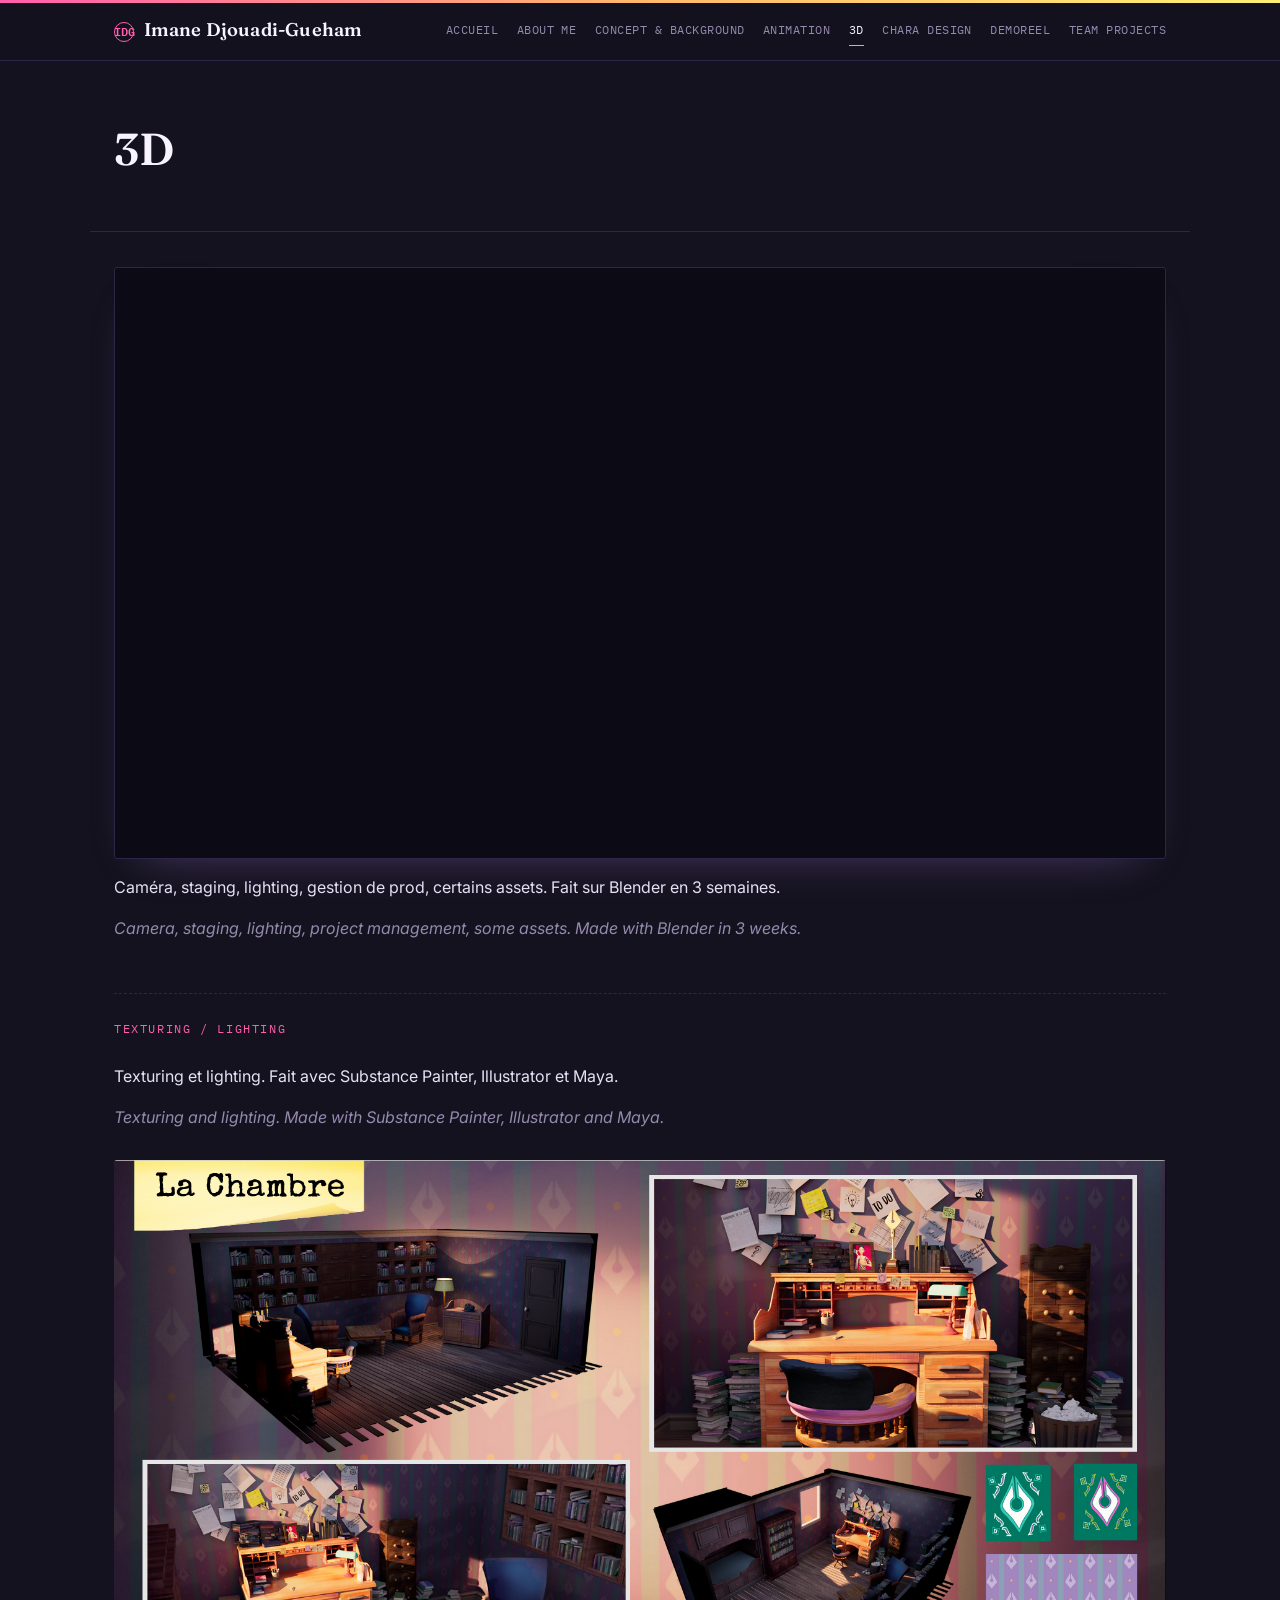
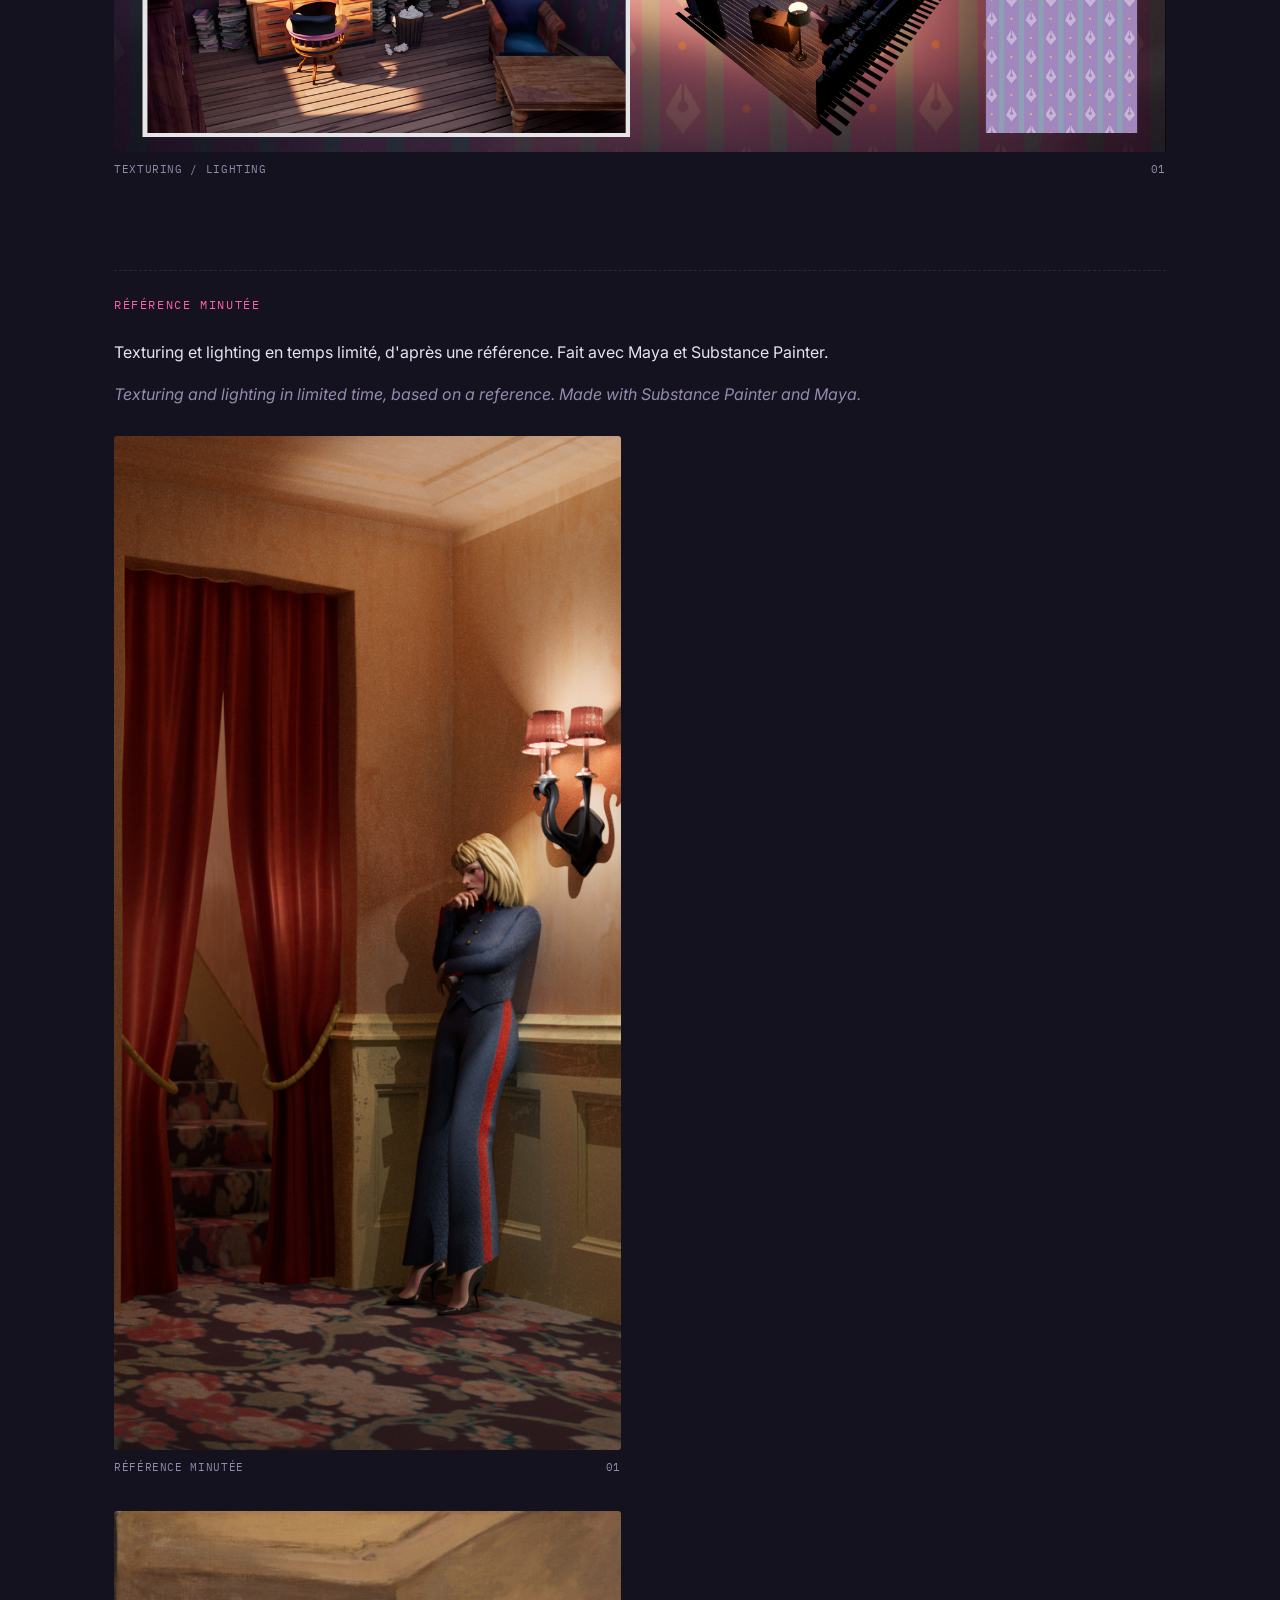
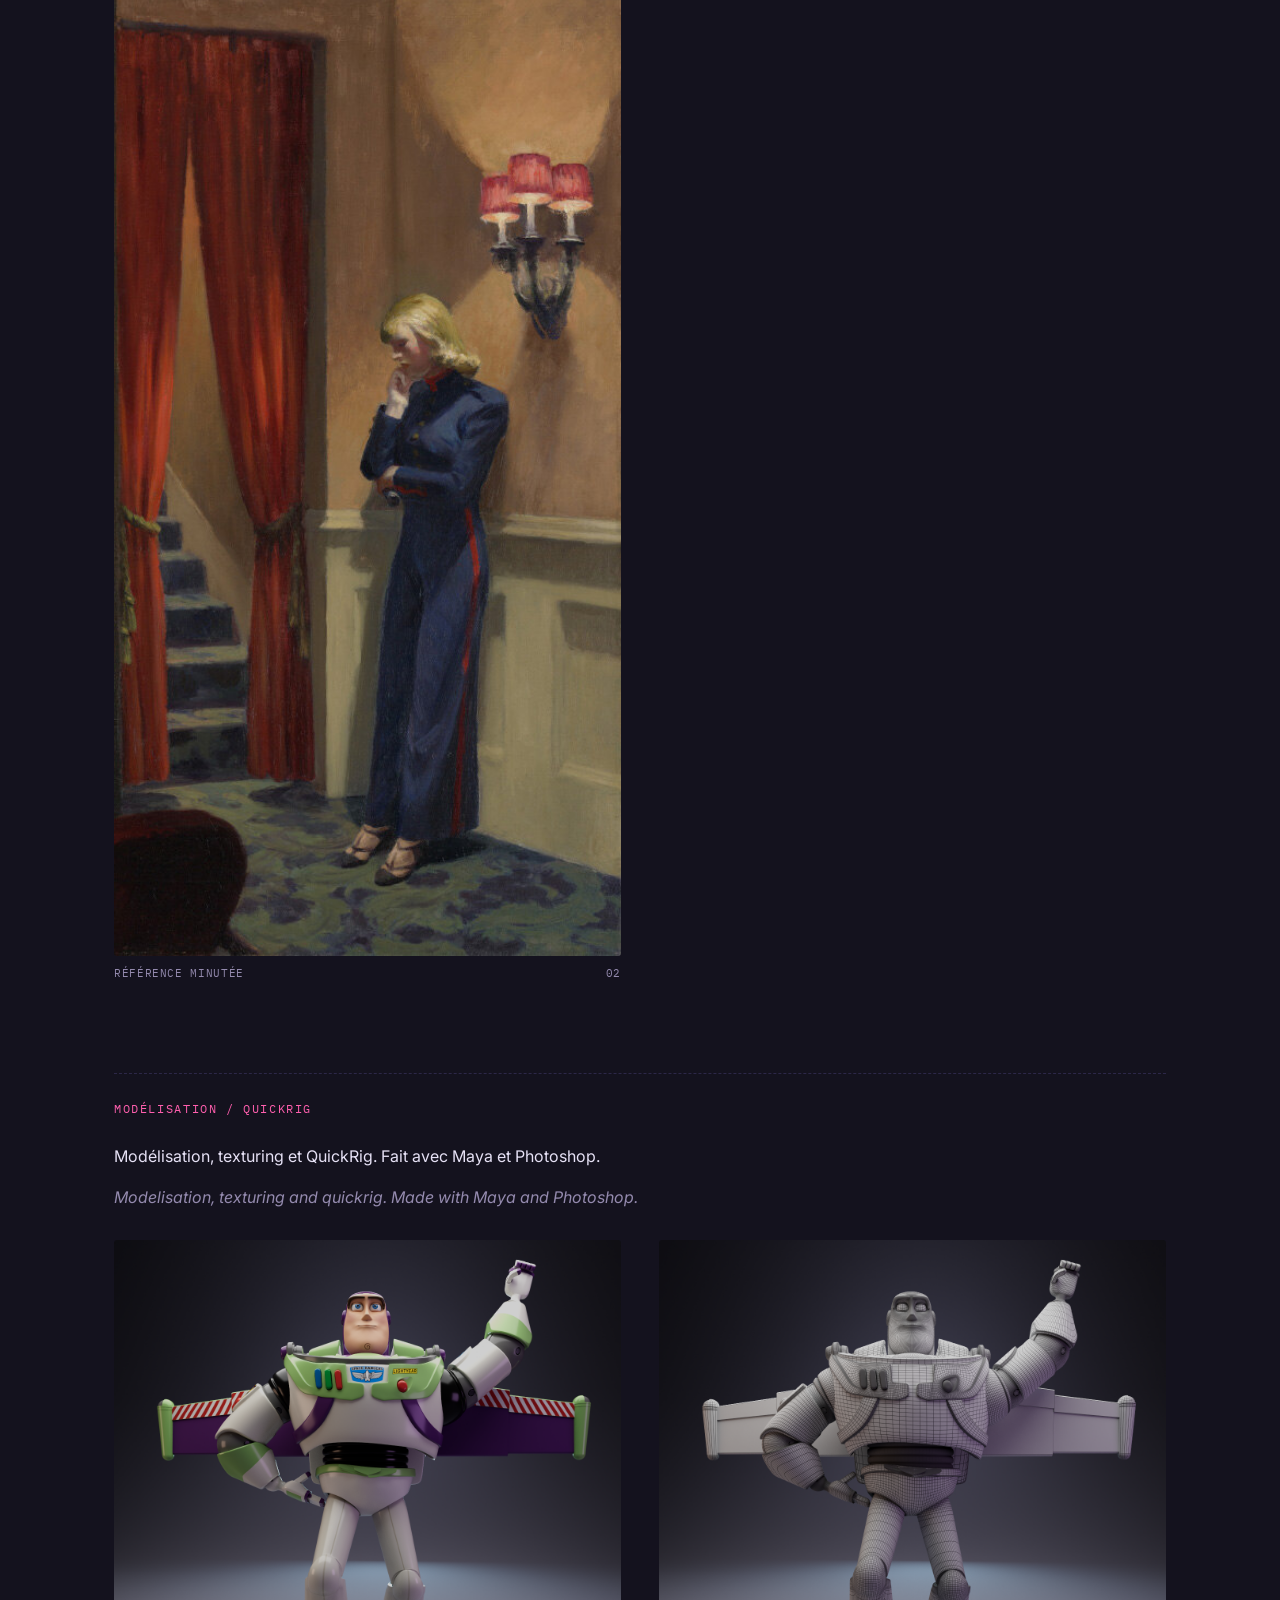
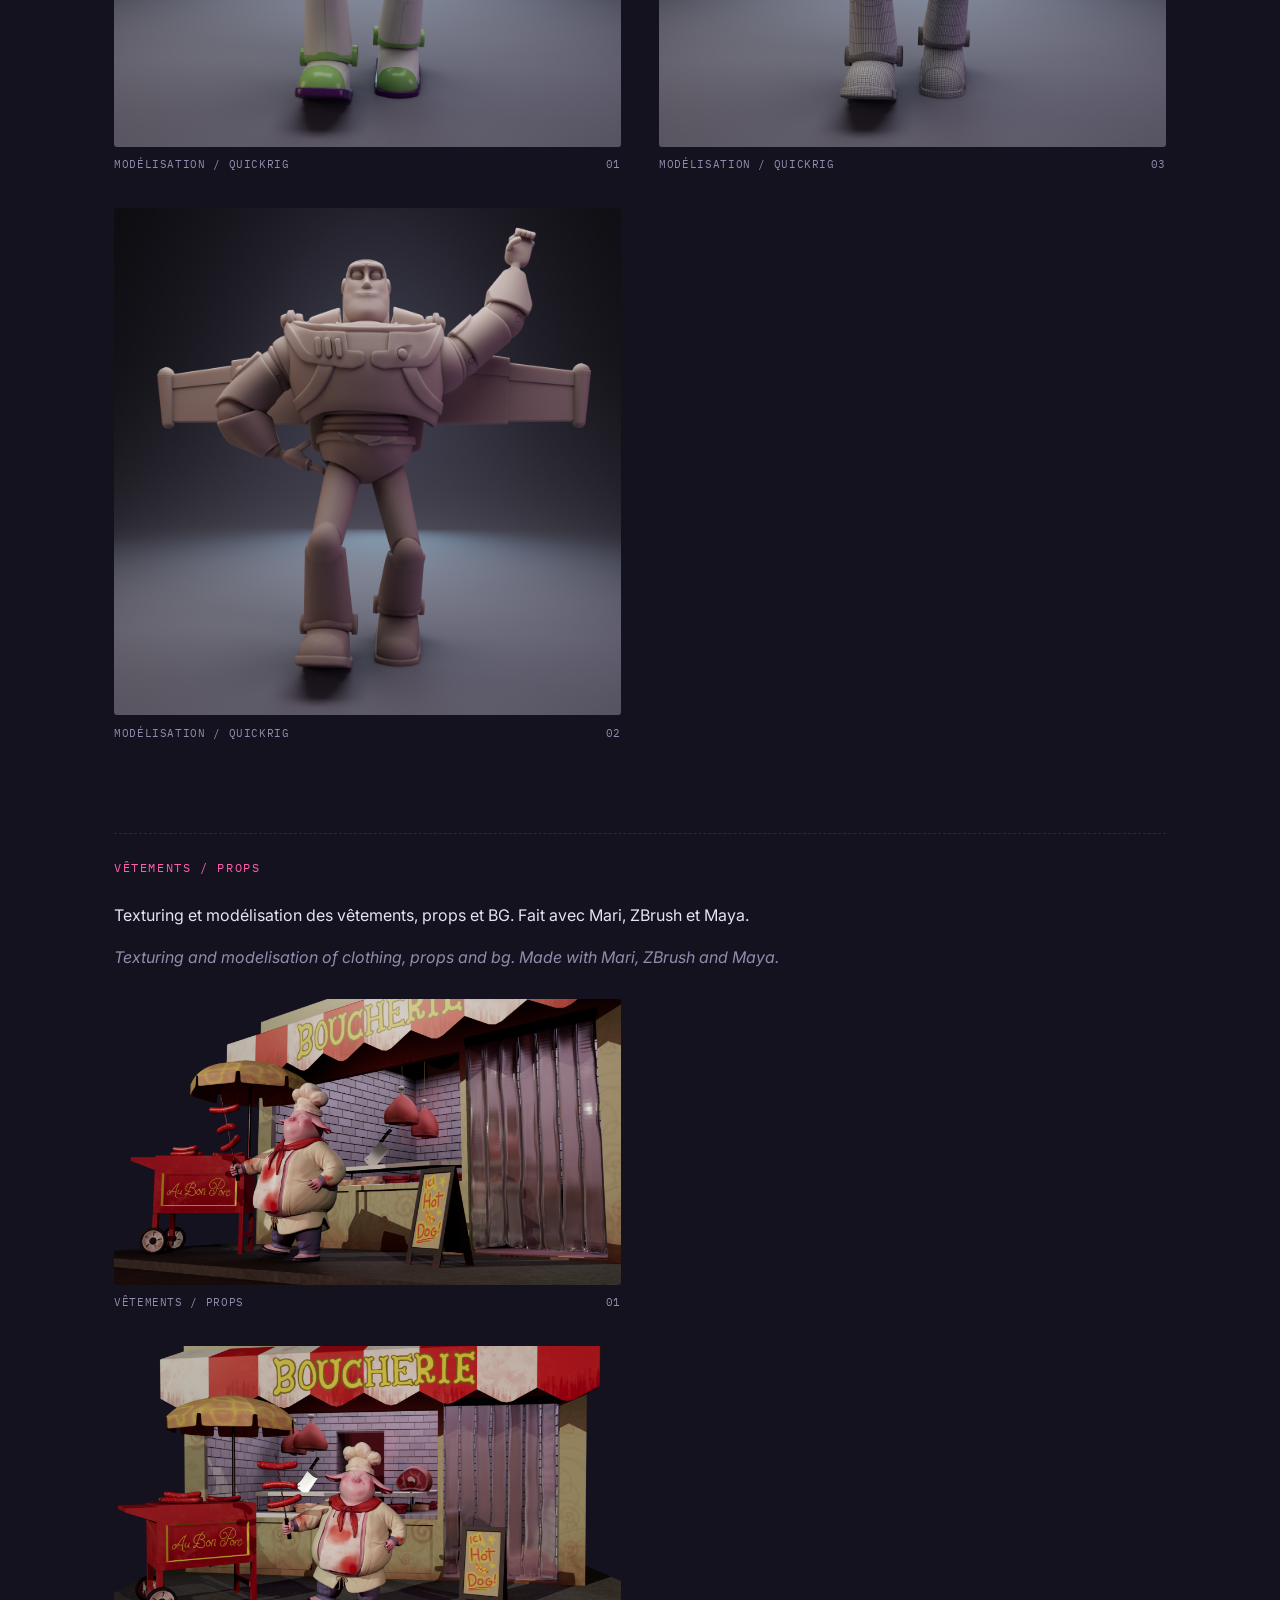
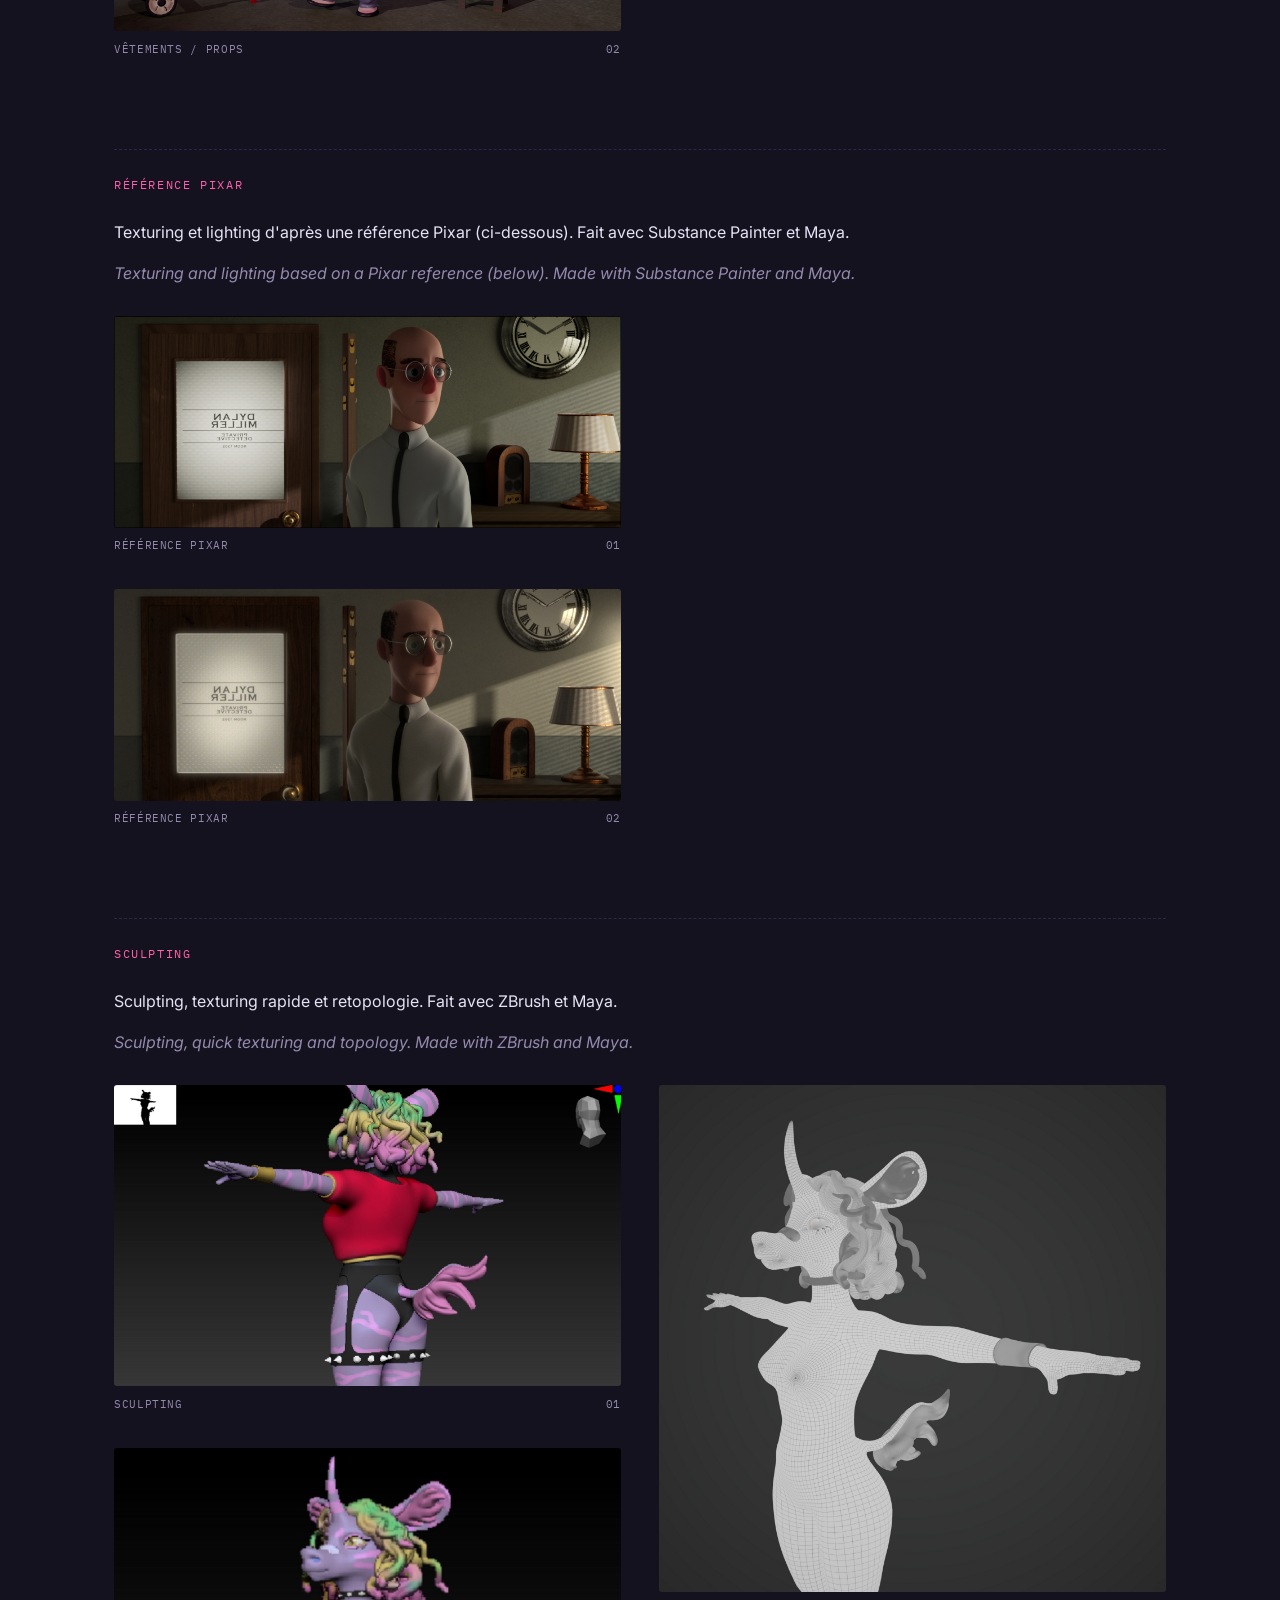
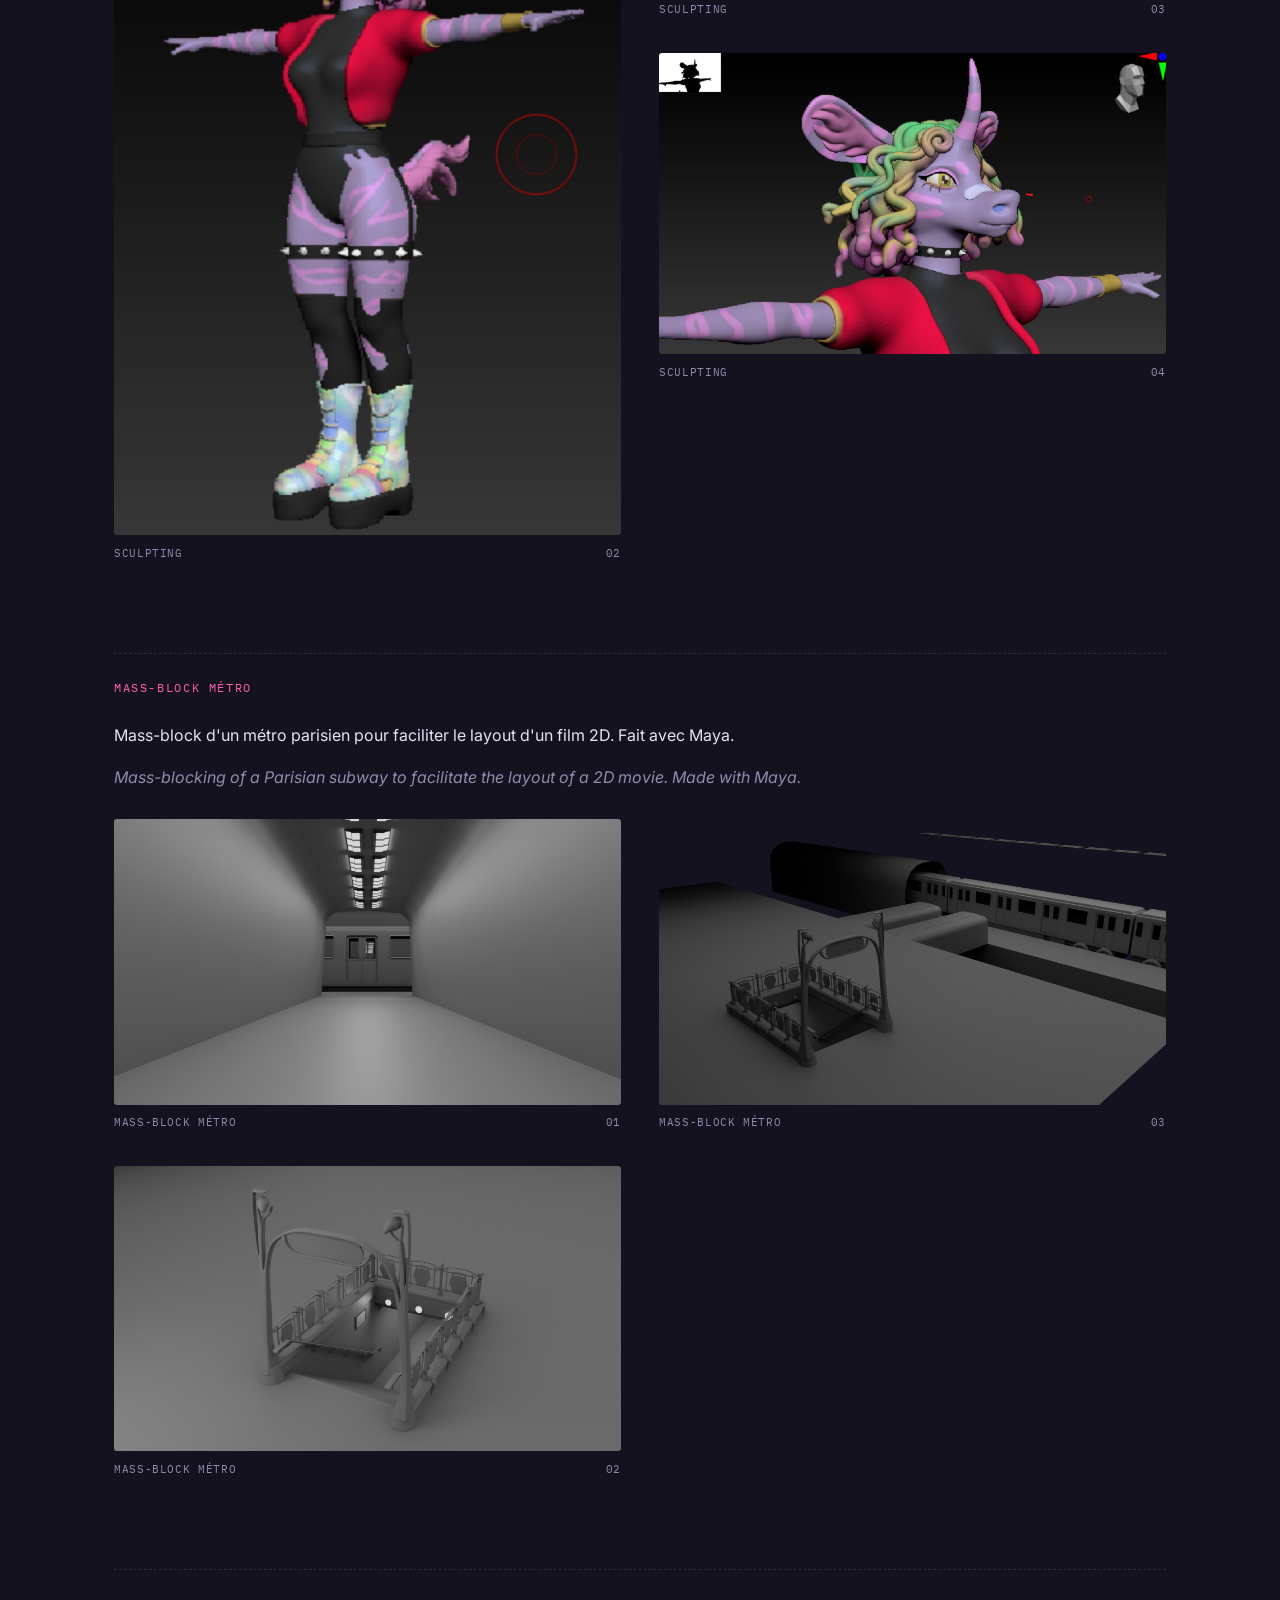
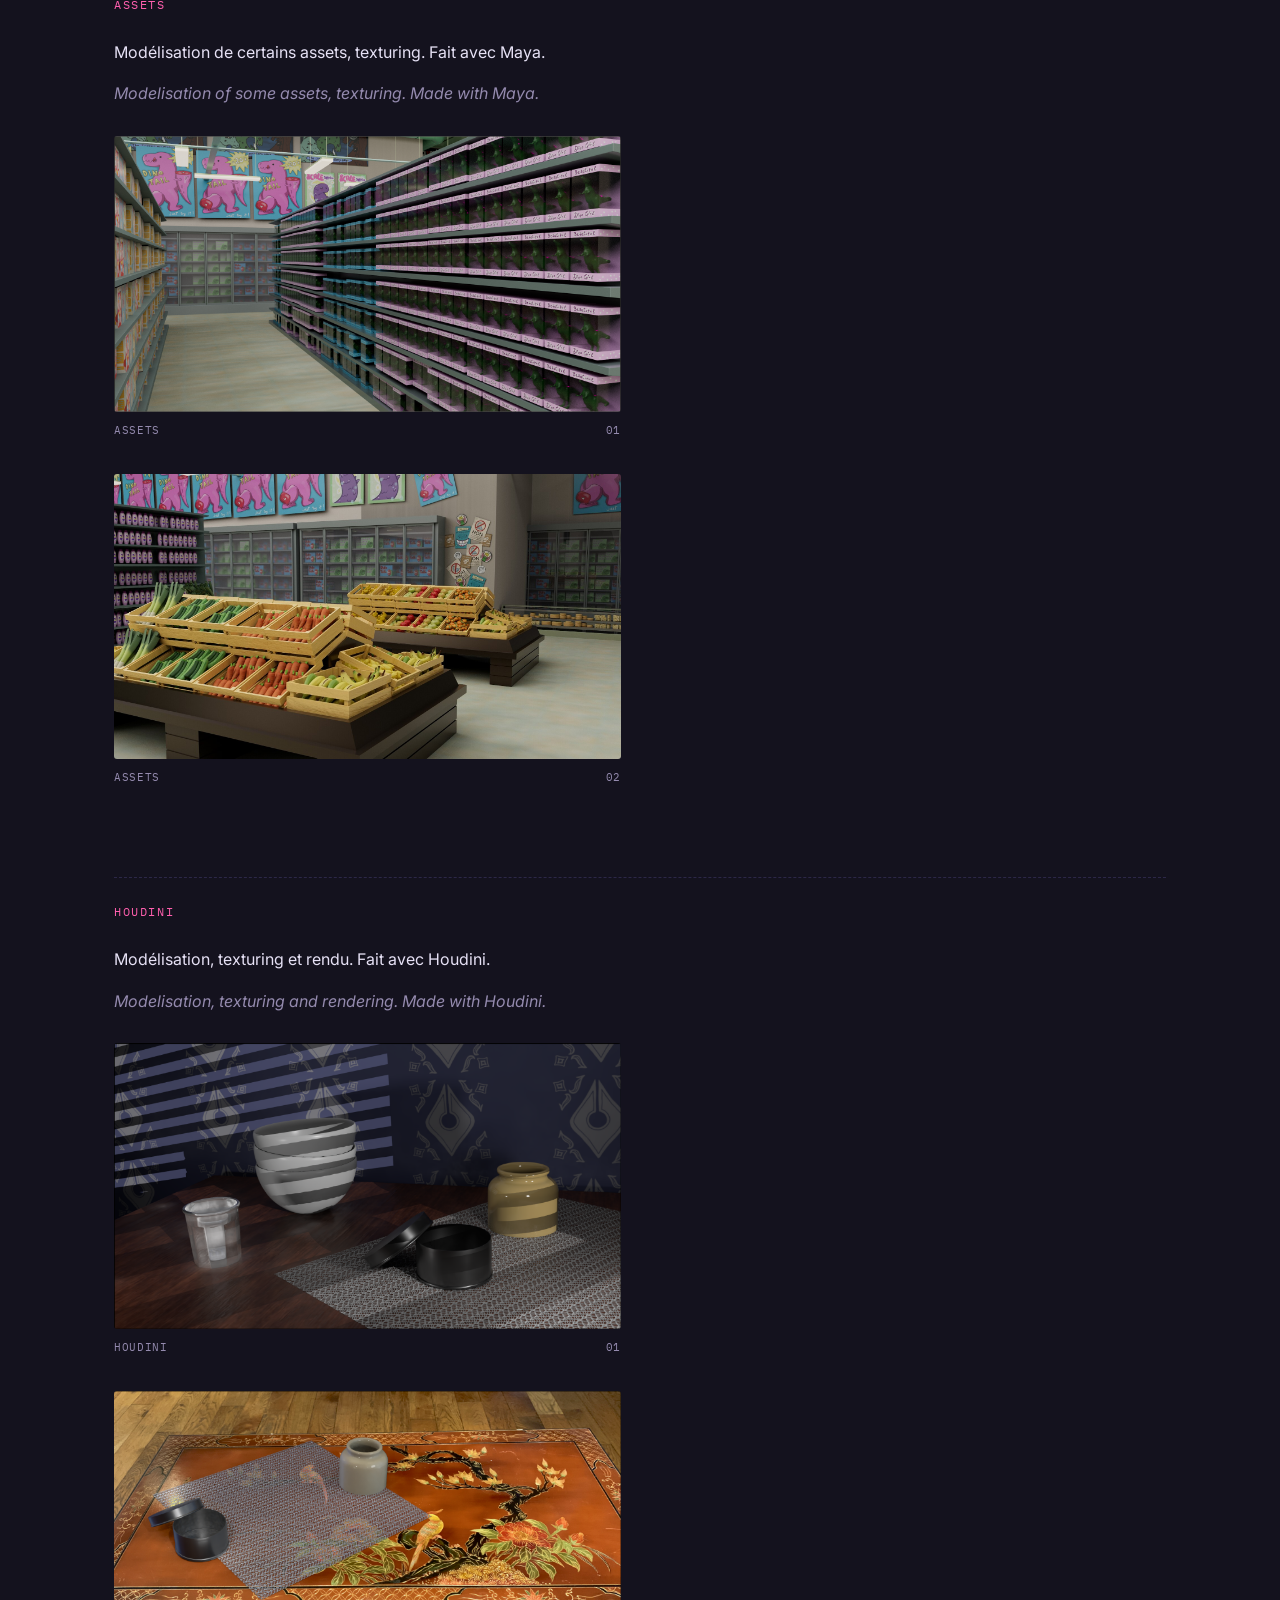
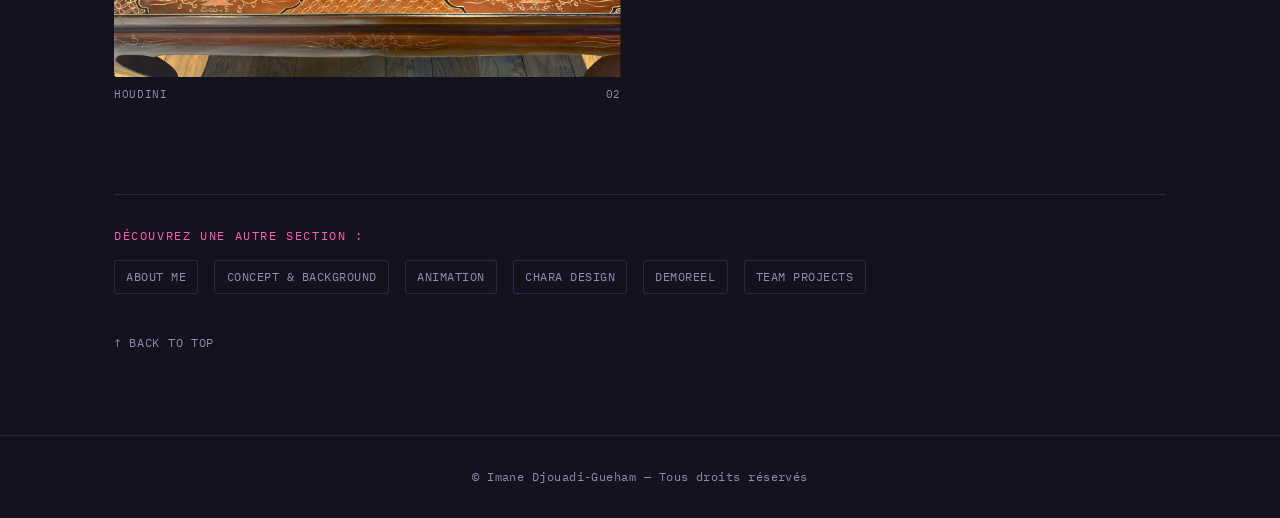
==== 3d.html @ 21fc52e0 "Portfolio d'Imane Djouadi--Gueham" ====
<!DOCTYPE html>

<html lang="fr">
<head>
<meta charset="utf-8"/>
<meta content="width=device-width, initial-scale=1" name="viewport"/>
<title>Imane DJOUADI-GUEHAM — 3D</title>
<meta content="Je suis passionnée par l'animation 2D comme 3D !" name="description"/>
<link href="images/stick_favicon.png" rel="icon"/>
<link href="style.css" rel="stylesheet"/>
</head>
<body>
<a class="skip-link" href="#main">Aller au contenu</a>
<header class="site-header">
<div class="header-inner">
<a class="logo" href="index.html"><span class="logo-mark">IDG</span> Imane Djouadi-Gueham</a>
<button aria-expanded="false" aria-label="Ouvrir le menu" class="nav-toggle">☰</button>
<nav class="main-nav"><a href="index.html">Accueil</a>
<a href="about-me.html">About Me</a>
<a href="concepts-illustrations.html">Concept &amp; Background</a>
<a href="animation.html">Animation</a>
<a href="3d.html">3D</a>
<a href="character-design.html">Chara Design</a>
<a href="demoreel.html">Demoreel</a>
<a href="team-projects.html">Team Projects</a></nav>
</div>
</header>
<div class="page-head"><h1>3D</h1></div>
<main id="main">
<div class="video-block">
<div class="video-frame">
<iframe allow="autoplay; fullscreen" allowfullscreen="" loading="lazy" src="https://www-ccv.adobe.io/v1/player/ccv/9kMMMXejtDd/embed?bgcolor=%23191919&amp;lazyLoading=true&amp;api_key=BehancePro2View" title="Christmas Mouse — projet 3D"></iframe>
</div>
<div class="bilingual video-caption">
<p class="fr">Caméra, staging, lighting, gestion de prod, certains assets. Fait sur Blender en 3 semaines.</p>
<p class="en">Camera, staging, lighting, project management, some assets. Made with Blender in 3 weeks.</p>
</div>
</div>
<div class="group-head"><span class="eyebrow">TEXTURING / LIGHTING</span><div class="bilingual"><p class="fr">Texturing et lighting. Fait avec Substance Painter, Illustrator et Maya.</p><p class="en">Texturing and lighting. Made with Substance Painter, Illustrator and Maya.</p></div></div><div class="reel"><figure class="gallery-item gallery-wide"><button aria-label="Agrandir : Texturing et lighting — Substance Painter, Illustrator, Maya" class="gallery-trigger" type="button"><img alt="Texturing et lighting — Substance Painter, Illustrator, Maya" class="gallery-img" loading="lazy" src="images/3d-texturing-01.png"/></button><figcaption class="gallery-tab"><span>TEXTURING / LIGHTING</span><span>01</span></figcaption></figure></div><div class="group-head"><span class="eyebrow">RÉFÉRENCE MINUTÉE</span><div class="bilingual"><p class="fr">Texturing et lighting en temps limité, d'après une référence. Fait avec Maya et Substance Painter.</p><p class="en">Texturing and lighting in limited time, based on a reference. Made with Substance Painter and Maya.</p></div></div><div class="reel"><figure class="gallery-item"><button aria-label="Agrandir : Référence minutée — 1" class="gallery-trigger" type="button"><img alt="Référence minutée — 1" class="gallery-img" loading="lazy" src="images/3d-timed-ref-01.png"/></button><figcaption class="gallery-tab"><span>RÉFÉRENCE MINUTÉE</span><span>01</span></figcaption></figure><figure class="gallery-item"><button aria-label="Agrandir : Référence minutée — 2" class="gallery-trigger" type="button"><img alt="Référence minutée — 2" class="gallery-img" loading="lazy" src="images/3d-timed-ref-02.png"/></button><figcaption class="gallery-tab"><span>RÉFÉRENCE MINUTÉE</span><span>02</span></figcaption></figure></div><div class="group-head"><span class="eyebrow">MODÉLISATION / QUICKRIG</span><div class="bilingual"><p class="fr">Modélisation, texturing et QuickRig. Fait avec Maya et Photoshop.</p><p class="en">Modelisation, texturing and quickrig. Made with Maya and Photoshop.</p></div></div><div class="reel"><figure class="gallery-item"><button aria-label="Agrandir : QuickRig — 1" class="gallery-trigger" type="button"><img alt="QuickRig — 1" class="gallery-img" loading="lazy" src="images/3d-quickrig-01.png"/></button><figcaption class="gallery-tab"><span>MODÉLISATION / QUICKRIG</span><span>01</span></figcaption></figure><figure class="gallery-item"><button aria-label="Agrandir : QuickRig — 2" class="gallery-trigger" type="button"><img alt="QuickRig — 2" class="gallery-img" loading="lazy" src="images/3d-quickrig-02.png"/></button><figcaption class="gallery-tab"><span>MODÉLISATION / QUICKRIG</span><span>02</span></figcaption></figure><figure class="gallery-item"><button aria-label="Agrandir : QuickRig — 3" class="gallery-trigger" type="button"><img alt="QuickRig — 3" class="gallery-img" loading="lazy" src="images/3d-quickrig-03.png"/></button><figcaption class="gallery-tab"><span>MODÉLISATION / QUICKRIG</span><span>03</span></figcaption></figure></div><div class="group-head"><span class="eyebrow">VÊTEMENTS / PROPS</span><div class="bilingual"><p class="fr">Texturing et modélisation des vêtements, props et BG. Fait avec Mari, ZBrush et Maya.</p><p class="en">Texturing and modelisation of clothing, props and bg. Made with Mari, ZBrush and Maya.</p></div></div><div class="reel"><figure class="gallery-item"><button aria-label="Agrandir : Vêtements / props — 1" class="gallery-trigger" type="button"><img alt="Vêtements / props — 1" class="gallery-img" loading="lazy" src="images/3d-clothing-01.png"/></button><figcaption class="gallery-tab"><span>VÊTEMENTS / PROPS</span><span>01</span></figcaption></figure><figure class="gallery-item"><button aria-label="Agrandir : Vêtements / props — 2" class="gallery-trigger" type="button"><img alt="Vêtements / props — 2" class="gallery-img" loading="lazy" src="images/3d-clothing-02.png"/></button><figcaption class="gallery-tab"><span>VÊTEMENTS / PROPS</span><span>02</span></figcaption></figure></div><div class="group-head"><span class="eyebrow">RÉFÉRENCE PIXAR</span><div class="bilingual"><p class="fr">Texturing et lighting d'après une référence Pixar (ci-dessous). Fait avec Substance Painter et Maya.</p><p class="en">Texturing and lighting based on a Pixar reference (below). Made with Substance Painter and Maya.</p></div></div><div class="reel"><figure class="gallery-item"><button aria-label="Agrandir : Référence Pixar — 1" class="gallery-trigger" type="button"><img alt="Référence Pixar — 1" class="gallery-img" loading="lazy" src="images/3d-pixar-ref-01.PNG"/></button><figcaption class="gallery-tab"><span>RÉFÉRENCE PIXAR</span><span>01</span></figcaption></figure><figure class="gallery-item"><button aria-label="Agrandir : Référence Pixar originale (source)" class="gallery-trigger" type="button"><img alt="Référence Pixar originale (source)" class="gallery-img" loading="lazy" src="images/3d-pixar-ref-02.jpeg"/></button><figcaption class="gallery-tab"><span>RÉFÉRENCE PIXAR</span><span>02</span></figcaption></figure></div><div class="group-head"><span class="eyebrow">SCULPTING</span><div class="bilingual"><p class="fr">Sculpting, texturing rapide et retopologie. Fait avec ZBrush et Maya.</p><p class="en">Sculpting, quick texturing and topology. Made with ZBrush and Maya.</p></div></div><div class="reel"><figure class="gallery-item"><button aria-label="Agrandir : Sculpting — 1" class="gallery-trigger" type="button"><img alt="Sculpting — 1" class="gallery-img" loading="lazy" src="images/3d-sculpt-01.jpeg"/></button><figcaption class="gallery-tab"><span>SCULPTING</span><span>01</span></figcaption></figure><figure class="gallery-item"><button aria-label="Agrandir : Sculpting — 2" class="gallery-trigger" type="button"><img alt="Sculpting — 2" class="gallery-img" loading="lazy" src="images/3d-sculpt-02.jpeg"/></button><figcaption class="gallery-tab"><span>SCULPTING</span><span>02</span></figcaption></figure><figure class="gallery-item"><button aria-label="Agrandir : Sculpting — 3" class="gallery-trigger" type="button"><img alt="Sculpting — 3" class="gallery-img" loading="lazy" src="images/3d-sculpt-03.png"/></button><figcaption class="gallery-tab"><span>SCULPTING</span><span>03</span></figcaption></figure><figure class="gallery-item"><button aria-label="Agrandir : Sculpting — 4" class="gallery-trigger" type="button"><img alt="Sculpting — 4" class="gallery-img" loading="lazy" src="images/3d-sculpt-04.jpeg"/></button><figcaption class="gallery-tab"><span>SCULPTING</span><span>04</span></figcaption></figure></div><div class="group-head"><span class="eyebrow">MASS-BLOCK MÉTRO</span><div class="bilingual"><p class="fr">Mass-block d'un métro parisien pour faciliter le layout d'un film 2D. Fait avec Maya.</p><p class="en">Mass-blocking of a Parisian subway to facilitate the layout of a 2D movie. Made with Maya.</p></div></div><div class="reel"><figure class="gallery-item"><button aria-label="Agrandir : Mass-block métro parisien — 1" class="gallery-trigger" type="button"><img alt="Mass-block métro parisien — 1" class="gallery-img" loading="lazy" src="images/3d-metro-01.png"/></button><figcaption class="gallery-tab"><span>MASS-BLOCK MÉTRO</span><span>01</span></figcaption></figure><figure class="gallery-item"><button aria-label="Agrandir : Mass-block métro parisien — 2" class="gallery-trigger" type="button"><img alt="Mass-block métro parisien — 2" class="gallery-img" loading="lazy" src="images/3d-metro-02.png"/></button><figcaption class="gallery-tab"><span>MASS-BLOCK MÉTRO</span><span>02</span></figcaption></figure><figure class="gallery-item"><button aria-label="Agrandir : Mass-block métro parisien — 3" class="gallery-trigger" type="button"><img alt="Mass-block métro parisien — 3" class="gallery-img" loading="lazy" src="images/3d-metro-03.png"/></button><figcaption class="gallery-tab"><span>MASS-BLOCK MÉTRO</span><span>03</span></figcaption></figure></div><div class="group-head"><span class="eyebrow">ASSETS</span><div class="bilingual"><p class="fr">Modélisation de certains assets, texturing. Fait avec Maya.</p><p class="en">Modelisation of some assets, texturing. Made with Maya.</p></div></div><div class="reel"><figure class="gallery-item"><button aria-label="Agrandir : Modélisation d'assets, texturing" class="gallery-trigger" type="button"><img alt="Modélisation d'assets, texturing" class="gallery-img" loading="lazy" src="images/3d-assets-01.png"/></button><figcaption class="gallery-tab"><span>ASSETS</span><span>01</span></figcaption></figure><figure class="gallery-item"><button aria-label="Agrandir : Assets — 2" class="gallery-trigger" type="button"><img alt="Assets — 2" class="gallery-img" loading="lazy" src="images/3d-metro-04.jpg"/></button><figcaption class="gallery-tab"><span>ASSETS</span><span>02</span></figcaption></figure></div><div class="group-head"><span class="eyebrow">HOUDINI</span><div class="bilingual"><p class="fr">Modélisation, texturing et rendu. Fait avec Houdini.</p><p class="en">Modelisation, texturing and rendering. Made with Houdini.</p></div></div><div class="reel"><figure class="gallery-item"><button aria-label="Agrandir : Houdini — 1" class="gallery-trigger" type="button"><img alt="Houdini — 1" class="gallery-img" loading="lazy" src="images/3d-houdini-01.PNG"/></button><figcaption class="gallery-tab"><span>HOUDINI</span><span>01</span></figcaption></figure><figure class="gallery-item"><button aria-label="Agrandir : Houdini — 2" class="gallery-trigger" type="button"><img alt="Houdini — 2" class="gallery-img" loading="lazy" src="images/3d-houdini-03.PNG"/></button><figcaption class="gallery-tab"><span>HOUDINI</span><span>02</span></figcaption></figure></div>
<div class="discover">
<span class="eyebrow">Découvrez une autre section :</span>
<div class="discover-links"><a href="about-me.html">About Me</a><a href="concepts-illustrations.html">Concept &amp; Background</a><a href="animation.html">Animation</a><a href="character-design.html">Chara Design</a><a href="demoreel.html">Demoreel</a><a href="team-projects.html">Team Projects</a></div>
<a class="back-top" href="#">↑ Back to Top</a>
</div>
</main>
<footer class="site-footer">© Imane Djouadi-Gueham — Tous droits réservés</footer>
<script src="script.js"></script>
</body>
</html>
---- style.css ----
/* ===========================================================
   Imane DJOUADI-GUEHAM — Portfolio
   Design concept: la table lumineuse d'un studio d'animation,
   la nuit — cellulos qui brillent dans le noir, onglets de
   planche façon feuille d'exposition, perforations de cel.
   Touches emo/scene/sparkledog en accent : dégradés arc-en-ciel
   au survol, petites étoiles scintillantes — sobre par défaut,
   ludique à l'interaction.
   =========================================================== */

@import url('https://fonts.googleapis.com/css2?family=Fraunces:opsz,wght@9..144,400;9..144,500;9..144,600;9..144,700&family=Inter:wght@400;500;600&family=IBM+Plex+Mono:wght@400;500&display=swap');

:root{
  --bg: #14121e;
  --bg-alt: #1b1830;
  --paper: #f2eefc;
  --paper-dim: #e5daf7;
  --ink: #231d3a;
  --heading: #f7f3ff;
  --text: #e6e1f5;
  --text-dim: #948aae;
  --accent: #ff5fae;      /* rose scene */
  --accent-2: #63d4ff;    /* bleu électrique */
  --accent-3: #b98bff;    /* violet */
  --rule: #2c2748;
  --hole: #3d3560;
  --radius: 3px;
  --maxw: 1100px;
  --rainbow: linear-gradient(90deg, #ff5fae, #ffb86b, #fff176, #7cffc4, #63d4ff, #b98bff, #ff5fae);
}

*{ box-sizing:border-box; }
html{ scroll-behavior:smooth; }

body{
  margin:0;
  background:
    radial-gradient(ellipse 900px 500px at 50% -10%, rgba(185,139,255,0.10), transparent 60%),
    var(--bg);
  color:var(--text);
  font-family:'Inter', sans-serif;
  font-size:16px;
  line-height:1.6;
  -webkit-font-smoothing:antialiased;
}

a{ color:inherit; text-decoration:none; }
img{ max-width:100%; display:block; }

@keyframes rainbow-slide{
  0%{ background-position:0% 50%; }
  100%{ background-position:200% 50%; }
}
@keyframes twinkle{
  0%,100%{ transform:scale(0.82); opacity:0.75; }
  50%{ transform:scale(1.15); opacity:1; }
}

.eyebrow{
  font-family:'IBM Plex Mono', monospace;
  font-size:0.72rem;
  letter-spacing:0.14em;
  text-transform:uppercase;
  color:var(--accent);
}

h1,h2,h3{
  font-family:'Fraunces', serif;
  font-weight:600;
  letter-spacing:-0.01em;
  margin:0 0 0.5em;
}

/* ---------- Skip link ---------- */
.skip-link{
  position:absolute; left:-999px; top:0;
  background:var(--accent); color:#fff; padding:0.6em 1em;
  z-index:200; font-family:'IBM Plex Mono',monospace; font-size:0.85rem;
}
.skip-link:focus{ left:1rem; top:1rem; }

/* ---------- Header / nav ---------- */
.site-header{
  position:sticky; top:0; z-index:100;
  background:rgba(20,18,30,0.88);
  backdrop-filter:blur(8px);
  border-bottom:1px solid var(--rule);
}
.site-header::before{
  content:"";
  position:absolute; top:0; left:0; right:0; height:3px;
  background:var(--rainbow); background-size:300% 100%;
  animation:rainbow-slide 7s linear infinite;
}
.header-inner{
  max-width:var(--maxw); margin:0 auto;
  display:flex; align-items:center; justify-content:space-between;
  padding:0.9rem 1.5rem;
  gap:1rem;
}
.logo{
  font-family:'Fraunces', serif;
  font-weight:600;
  font-size:1.15rem;
  letter-spacing:0.01em;
  color:var(--heading);
  display:flex; align-items:baseline; gap:0.5em;
  white-space:nowrap;
}
.logo .logo-mark{
  position:relative;
  color:var(--accent);
  font-family:'IBM Plex Mono', monospace;
  font-size:0.75rem;
  border:1px solid var(--accent);
  border-radius:50%;
  width:1.7em; height:1.7em;
  display:inline-flex; align-items:center; justify-content:center;
  letter-spacing:0;
}
.logo .logo-mark::after{
  content:"✧"; position:absolute; top:-0.65em; right:-0.65em; font-size:0.8em;
  background:var(--rainbow); background-size:300% 100%;
  -webkit-background-clip:text; background-clip:text; color:transparent;
  animation:rainbow-slide 2.6s linear infinite, twinkle 1.5s ease-in-out infinite;
  opacity:0; transition:opacity .25s ease;
  pointer-events:none;
}
.logo:hover .logo-mark::after{ opacity:1; }

nav.main-nav{
  display:flex; flex-wrap:wrap; gap:0.3rem 1.15rem;
  font-family:'IBM Plex Mono', monospace;
  font-size:0.76rem;
  letter-spacing:0.04em;
  text-transform:uppercase;
}
nav.main-nav a{
  position:relative;
  color:var(--text-dim);
  padding:0.35rem 0;
  border-bottom:1px solid transparent;
  transition:color .15s ease, border-color .15s ease;
}
nav.main-nav a::before{
  content:"✦"; position:absolute; left:-1rem; top:50%;
  transform:translateY(-50%) scale(0.6);
  font-size:0.85em;
  background:var(--rainbow); background-size:300% 100%;
  -webkit-background-clip:text; background-clip:text; color:transparent;
  animation:rainbow-slide 3s linear infinite;
  opacity:0; transition:opacity .2s ease, transform .2s ease;
  pointer-events:none;
}
nav.main-nav a:hover,
nav.main-nav a:focus-visible{ color:var(--accent); border-color:var(--accent); }
nav.main-nav a:hover::before,
nav.main-nav a:focus-visible::before{ opacity:1; transform:translateY(-50%) scale(1); }
nav.main-nav a.is-active{ color:var(--heading); border-color:var(--accent-2); }

.nav-toggle{
  display:none;
  background:none; border:1px solid var(--rule); color:var(--text);
  width:2.4rem; height:2.4rem; border-radius:var(--radius);
  font-size:1.1rem; cursor:pointer;
}

@media (max-width:820px){
  .nav-toggle{ display:block; }
  nav.main-nav{
    display:none;
    position:absolute; left:0; right:0; top:100%;
    background:var(--bg-alt);
    border-bottom:1px solid var(--rule);
    padding:1rem 1.5rem 1.4rem;
    flex-direction:column; gap:0.9rem;
  }
  nav.main-nav.is-open{ display:flex; }
}

/* ---------- Hero (accueil) ---------- */
.hero{
  position:relative;
  max-width:var(--maxw); margin:0 auto;
  padding:5.5rem 1.5rem 4rem;
  display:grid; grid-template-columns:1.1fr 0.9fr; gap:3rem;
  align-items:center;
}
@media (max-width:780px){ .hero{ grid-template-columns:1fr; padding-top:3.5rem; } }

.hero h1{
  font-size:clamp(2.4rem, 5vw, 4rem);
  line-height:1.02;
  color:var(--heading);
}
.hero h1 em{ font-style:italic; color:var(--accent); }
.hero-tagline{ max-width:34ch; color:var(--text-dim); margin-top:1rem; }
.hero-tagline .fr{ color:var(--text); display:block; margin-bottom:0.4em; }

.hero-cta{ margin-top:2rem; display:flex; gap:1rem; flex-wrap:wrap; }
.btn{
  display:inline-flex; align-items:center; gap:0.5em;
  font-family:'IBM Plex Mono', monospace; font-size:0.78rem;
  letter-spacing:0.06em; text-transform:uppercase;
  padding:0.8em 1.3em; border-radius:var(--radius);
  border:1px solid var(--accent);
  transition:transform .15s ease, background .2s ease, background-position .2s ease, color .15s ease, box-shadow .3s ease;
}
.btn-solid{ background:var(--accent); color:#fff; background-size:100% 100%; }
.btn-solid:hover{
  background:var(--rainbow); background-size:300% 100%;
  animation:rainbow-slide 3s linear infinite;
  border-color:transparent;
  box-shadow:0 10px 26px -10px rgba(255,95,174,0.55);
  transform:translateY(-2px);
}
.btn-ghost{ color:var(--heading); border-color:var(--rule); }
.btn-ghost:hover{ border-color:var(--accent); color:var(--accent); transform:translateY(-2px); }

/* Hero visual — image integrated cleanly with the text, no heavy frame */
.hero-visual{
  position:relative;
  display:flex;
  align-items:center;
  justify-content:center;
}
.hero-visual img{
  width:100%;
  max-width:420px;
  height:auto;
  object-fit:contain;
  /* soft floating feel, no hard frame */
  filter:drop-shadow(0 18px 40px rgba(185,139,255,0.28));
}

/* decorative sparkles around the hero image */
.deco-star{
  position:absolute; pointer-events:none;
  background:var(--rainbow); background-size:300% 100%;
  -webkit-background-clip:text; background-clip:text; color:transparent;
  animation:rainbow-slide 4s linear infinite, twinkle 2.6s ease-in-out infinite;
}
.deco-star.star-1{ top:-8px; left:4%; font-size:1.7rem; animation-delay:0s, 0s; }
.deco-star.star-2{ bottom:12%; right:2%; font-size:1.15rem; animation-delay:1s, .6s; }
.deco-star.star-3{ top:38%; left:-6px; font-size:0.95rem; animation-delay:.5s, 1.3s; }

/* ---------- Section links grid (home) ---------- */
.section-grid{
  max-width:var(--maxw); margin:0 auto;
  padding:1rem 1.5rem 6rem;
  display:grid; grid-template-columns:repeat(3,1fr); gap:1.1rem;
}
@media (max-width:820px){ .section-grid{ grid-template-columns:repeat(2,1fr); } }
@media (max-width:520px){ .section-grid{ grid-template-columns:1fr; } }

.section-card{
  position:relative;
  border:1px solid var(--rule);
  border-radius:var(--radius);
  padding:1.5rem 1.3rem;
  background:linear-gradient(160deg, var(--bg-alt), var(--bg));
  transition:border-color .18s ease, transform .18s ease, box-shadow .25s ease;
}
.section-card:hover{
  border-color:var(--accent);
  transform:translateY(-3px);
  box-shadow:0 16px 36px -20px rgba(255,95,174,0.4), 0 0 0 1px rgba(185,139,255,0.2) inset;
}
.section-card .num{
  font-family:'IBM Plex Mono', monospace; font-size:0.7rem; color:var(--accent-2);
}
.section-card h3{ font-size:1.15rem; margin-top:0.5rem; color:var(--heading); }
.section-card p{ color:var(--text-dim); font-size:0.88rem; margin:0.4rem 0 0; }
.section-card.section-card-thumb{ padding-top:0; overflow:hidden; }
.card-thumb{
  width:calc(100% + 2.6rem); margin:0 -1.3rem 1rem;
  aspect-ratio:16/9; object-fit:cover; display:block;
}
.section-card.section-card-thumb .num{ margin-top:0; }

/* ---------- Generic page header ---------- */
.page-head{
  max-width:var(--maxw); margin:0 auto;
  padding:3.2rem 1.5rem 1.5rem;
  border-bottom:1px solid var(--rule);
}
.page-head h1{ font-size:clamp(2rem,4vw,2.8rem); color:var(--heading); }

main{ max-width:var(--maxw); margin:0 auto; padding:0 1.5rem 5rem; }

/* ---------- Bilingual text blocks ---------- */
.bilingual{ margin:1.6rem 0; }
.bilingual .fr{ color:var(--text); }
.bilingual .en{ color:var(--text-dim); font-style:italic; margin-top:0.35em; }

/* ---------- Video embed ---------- */
.video-block{ margin:2.2rem 0 2.8rem; }
.video-frame{
  position:relative; width:100%; aspect-ratio:16/9;
  background:#0c0a14; border-radius:var(--radius); overflow:hidden;
  border:1px solid var(--rule);
  box-shadow:0 20px 44px -28px rgba(185,139,255,0.4);
}
.video-frame iframe{ position:absolute; inset:0; width:100%; height:100%; border:0; }
.video-caption{ margin-top:0.8rem; }

/* ---------- Group heading inside a section ---------- */
.group-head{
  margin:3.2rem 0 0.4rem;
  padding-top:1.6rem;
  border-top:1px dashed var(--rule);
}
.group-head:first-child{ border-top:none; margin-top:1.4rem; padding-top:0; }
.group-head .eyebrow{ display:block; margin-bottom:0.3em; }

/* ---------- Image gallery (masonry, no cropping, click-to-enlarge) ---------- */
.reel{
  columns:2;
  column-gap:2.4rem;
  margin:1.8rem 0 3.5rem;
}
.gallery-item{
  break-inside:avoid;
  -webkit-column-break-inside:avoid;
  margin:0 0 2.2rem;
  display:inline-block;
  width:100%;
}
.gallery-item.gallery-wide{
  display:block;
  column-span:all;
  width:100%;
  margin:0 0 2.2rem;
}
.gallery-trigger{
  all:unset; box-sizing:border-box;
  display:block; width:100%; cursor:zoom-in;
  border-radius:var(--radius); overflow:hidden;
  transition:transform .18s ease, box-shadow .25s ease;
}
.gallery-trigger:hover{
  transform:translateY(-2px);
  box-shadow:0 16px 34px -20px rgba(185,139,255,0.5);
}
.gallery-trigger:focus-visible{ outline:2px solid var(--accent); outline-offset:3px; }
.gallery-img{ width:100%; height:auto; display:block; } /* jamais recadrée */
.gallery-media{ width:100%; height:auto; display:block; border-radius:var(--radius); }
.gallery-tab{
  display:flex; justify-content:space-between; align-items:baseline;
  font-family:'IBM Plex Mono', monospace; font-size:0.66rem;
  letter-spacing:0.06em; text-transform:uppercase; color:var(--text-dim);
  margin-top:0.6rem;
}
.gallery-caption{ margin-top:0.5rem; }
.gallery-caption .fr{ color:var(--text); font-size:0.92rem; }
.gallery-caption .en{ color:var(--text-dim); font-size:0.85rem; font-style:italic; margin-top:0.2em; }

@media (max-width:640px){
  .reel{ columns:1 100%; }
}

/* Page Animation : gifs/vidéos de taille uniforme, empilés en une
   seule colonne (léger recadrage accepté pour l'uniformité). */
.reel-videos{ columns:1; column-gap:0; }
.reel-videos .gallery-item{ margin:0 0 1.8rem; max-width:100%; }
.reel-videos .gallery-media{
  aspect-ratio:16/9;
  width:100%; height:auto;
  object-fit:cover;
  border-radius:var(--radius);
}

/* ---------- Lightbox (affichage plein écran) ---------- */
.lightbox{
  position:fixed; inset:0; z-index:1000;
  background:rgba(10,8,16,0.94);
  backdrop-filter:blur(6px);
  display:flex; align-items:center; justify-content:center;
  padding:3.5rem 1.5rem;
  opacity:0; visibility:hidden;
  transition:opacity .2s ease;
}
.lightbox.is-open{ opacity:1; visibility:visible; }
.lightbox img{
  max-width:100%; max-height:82vh; width:auto; height:auto;
  object-fit:contain; border-radius:2px;
  box-shadow:0 40px 90px -30px rgba(0,0,0,0.7);
}
.lightbox-caption{
  position:fixed; left:0; right:0; bottom:1.3rem; text-align:center;
  font-family:'IBM Plex Mono', monospace; font-size:0.75rem;
  color:var(--text-dim); padding:0 4.5rem;
}
.lightbox-close, .lightbox-prev, .lightbox-next{
  position:fixed;
  background:rgba(255,255,255,0.06); border:1px solid var(--rule); color:var(--text);
  width:2.6rem; height:2.6rem; border-radius:50%; cursor:pointer;
  display:flex; align-items:center; justify-content:center; font-size:1.2rem;
  line-height:1;
  transition:border-color .2s ease, color .2s ease;
}
.lightbox-close:hover, .lightbox-prev:hover, .lightbox-next:hover{
  border-color:var(--accent); color:var(--accent);
}
.lightbox-close{ top:1.2rem; right:1.4rem; }
.lightbox-prev{ left:1rem; top:50%; transform:translateY(-50%); }
.lightbox-next{ right:1rem; top:50%; transform:translateY(-50%); }
@media (max-width:640px){
  .lightbox{ padding:4rem 0.75rem; }
  .lightbox-caption{ padding:0 1rem; font-size:0.7rem; }
}

/* ---------- Team project card ---------- */
.project-card{
  display:grid; grid-template-columns:280px 1fr; gap:1.8rem;
  padding:2.2rem 0; border-top:1px solid var(--rule);
  align-items:start;
}
.project-card:first-of-type{ border-top:none; }
@media (max-width:700px){ .project-card{ grid-template-columns:1fr; } }
.project-card .cel-img{ margin-left:0; width:100%; aspect-ratio:16/10; }
.project-card .paper-wrap{ background:var(--paper); border-radius:var(--radius); padding:0.6rem; }
.project-card h3{ color:var(--heading); font-size:1.4rem; margin-bottom:0.2rem; }
.project-card .runtime{ color:var(--accent-2); font-family:'IBM Plex Mono',monospace; font-size:0.75rem; text-transform:uppercase; letter-spacing:.05em; }
.project-card .meta-line{ margin:0.9rem 0 0.2rem; font-size:0.88rem; color:var(--text-dim); }
.project-card .meta-line b{ color:var(--text); font-weight:600; text-transform:uppercase; font-size:0.72rem; letter-spacing:.05em; font-family:'IBM Plex Mono',monospace; }
.project-card .watch-link{
  display:inline-block; margin-top:0.9rem;
  font-family:'IBM Plex Mono', monospace; font-size:0.75rem;
  color:var(--accent); border-bottom:1px solid var(--accent);
  text-transform:uppercase; letter-spacing:.05em;
  transition:color .2s ease, border-color .2s ease;
}
.project-card .watch-link:hover{
  background:var(--rainbow); background-size:300% 100%;
  -webkit-background-clip:text; background-clip:text; color:transparent;
  animation:rainbow-slide 3s linear infinite;
  border-color:var(--accent-2);
}

/* ---------- About page ---------- */
.about-layout{
  display:grid; grid-template-columns:1fr 1fr; gap:3rem;
  padding-top:1rem;
  align-items:stretch;
}
@media (max-width:820px){
  .about-layout{ grid-template-columns:1fr; }
  .about-portrait{ height:auto; max-height:min(70vh, 640px); }
  .about-portrait .cel-img{ height:100%; min-height:420px; }
}
.about-portrait{
  margin:0;
  height:100%;
  min-height:0;
  overflow:hidden;
}
.about-portrait .cel-img{
  margin-left:0;
  width:100%;
  height:100%;
  object-fit:cover;
  object-position:center 20%;
  display:block;
}
.cv-line{ margin-top:1.8rem; }
.cv-line a{
  display:inline-flex; align-items:center; gap:0.5em;
  font-family:'IBM Plex Mono',monospace; font-size:0.95rem;
  padding:0.75em 1.4em; border-radius:var(--radius);
  border:1px solid var(--accent); color:var(--accent);
  text-transform:uppercase; letter-spacing:.05em;
  transition:color .2s ease, border-color .2s ease, background .2s ease, transform .15s ease, box-shadow .3s ease;
}
.cv-line a:hover{
  background:var(--rainbow); background-size:300% 100%;
  animation:rainbow-slide 3s linear infinite;
  border-color:transparent; color:#fff;
  transform:translateY(-2px);
  box-shadow:0 10px 26px -10px rgba(255,95,174,0.5);
}

/* ---------- Contact form ---------- */
.contact-form{ margin-top:2.5rem; max-width:520px; }
.contact-form label{
  display:block; font-family:'IBM Plex Mono',monospace; font-size:0.7rem;
  text-transform:uppercase; letter-spacing:0.06em; color:var(--text-dim);
  margin:1.1rem 0 0.4rem;
}
.contact-form input, .contact-form textarea{
  width:100%; background:var(--bg-alt); border:1px solid var(--rule);
  border-radius:var(--radius); color:var(--text); font-family:'Inter',sans-serif;
  padding:0.7em 0.8em; font-size:0.95rem;
}
.contact-form input:focus, .contact-form textarea:focus{
  outline:none; border-color:var(--accent);
}
.contact-form button{
  margin-top:1.4rem; cursor:pointer;
  font-family:'IBM Plex Mono', monospace; font-size:0.78rem;
  letter-spacing:0.06em; text-transform:uppercase;
  padding:0.8em 1.6em; border-radius:var(--radius);
  border:1px solid var(--accent); background:var(--accent); color:#fff;
  transition:background .2s ease, box-shadow .3s ease, transform .15s ease;
}
.contact-form button:hover{
  background:var(--rainbow); background-size:300% 100%;
  animation:rainbow-slide 3s linear infinite;
  border-color:transparent;
  box-shadow:0 10px 26px -10px rgba(255,95,174,0.55);
  transform:translateY(-2px);
}
.form-note{ margin-top:0.8rem; font-size:0.8rem; color:var(--accent-2); display:none; }
.form-note.is-visible{ display:block; }

/* ---------- Cross-links footer ("découvrez une autre section") ---------- */
.discover{
  border-top:1px solid var(--rule); margin-top:3rem; padding-top:2rem;
}
.discover .eyebrow{ margin-bottom:0.9rem; display:block; }
.discover-links{
  display:flex; flex-wrap:wrap; gap:0.6rem 1rem;
  font-family:'IBM Plex Mono', monospace; font-size:0.78rem;
  text-transform:uppercase; letter-spacing:.04em;
}
.discover-links a{
  color:var(--text-dim); border:1px solid var(--rule);
  padding:0.5em 0.9em; border-radius:var(--radius);
  transition:color .15s ease, border-color .15s ease, box-shadow .25s ease;
}
.discover-links a:hover{
  color:var(--accent); border-color:var(--accent-2);
  box-shadow:0 0 0 1px rgba(99,212,255,0.25);
}

/* ---------- Back to top ---------- */
.back-top{
  display:inline-block; margin-top:2.5rem;
  font-family:'IBM Plex Mono', monospace; font-size:0.72rem;
  color:var(--text-dim); text-transform:uppercase; letter-spacing:.06em;
}
.back-top:hover{ color:var(--accent); }

/* ---------- Footer ---------- */
.site-footer{
  border-top:1px solid var(--rule);
  padding:2rem 1.5rem; text-align:center;
  font-family:'IBM Plex Mono', monospace; font-size:0.72rem;
  color:var(--text-dim); letter-spacing:.04em;
}

/* ---------- Reduced motion ---------- */
@media (prefers-reduced-motion: reduce){
  html{ scroll-behavior:auto; }
  *{ transition:none !important; animation:none !important; }
}

/* ---------- Focus visibility ---------- */
a:focus-visible, button:focus-visible, input:focus-visible, textarea:focus-visible{
  outline:2px solid var(--accent); outline-offset:2px;
}

/* ---------- Missing image fallback marker (see script.js) ---------- */
.img-missing{ opacity:0.55; }
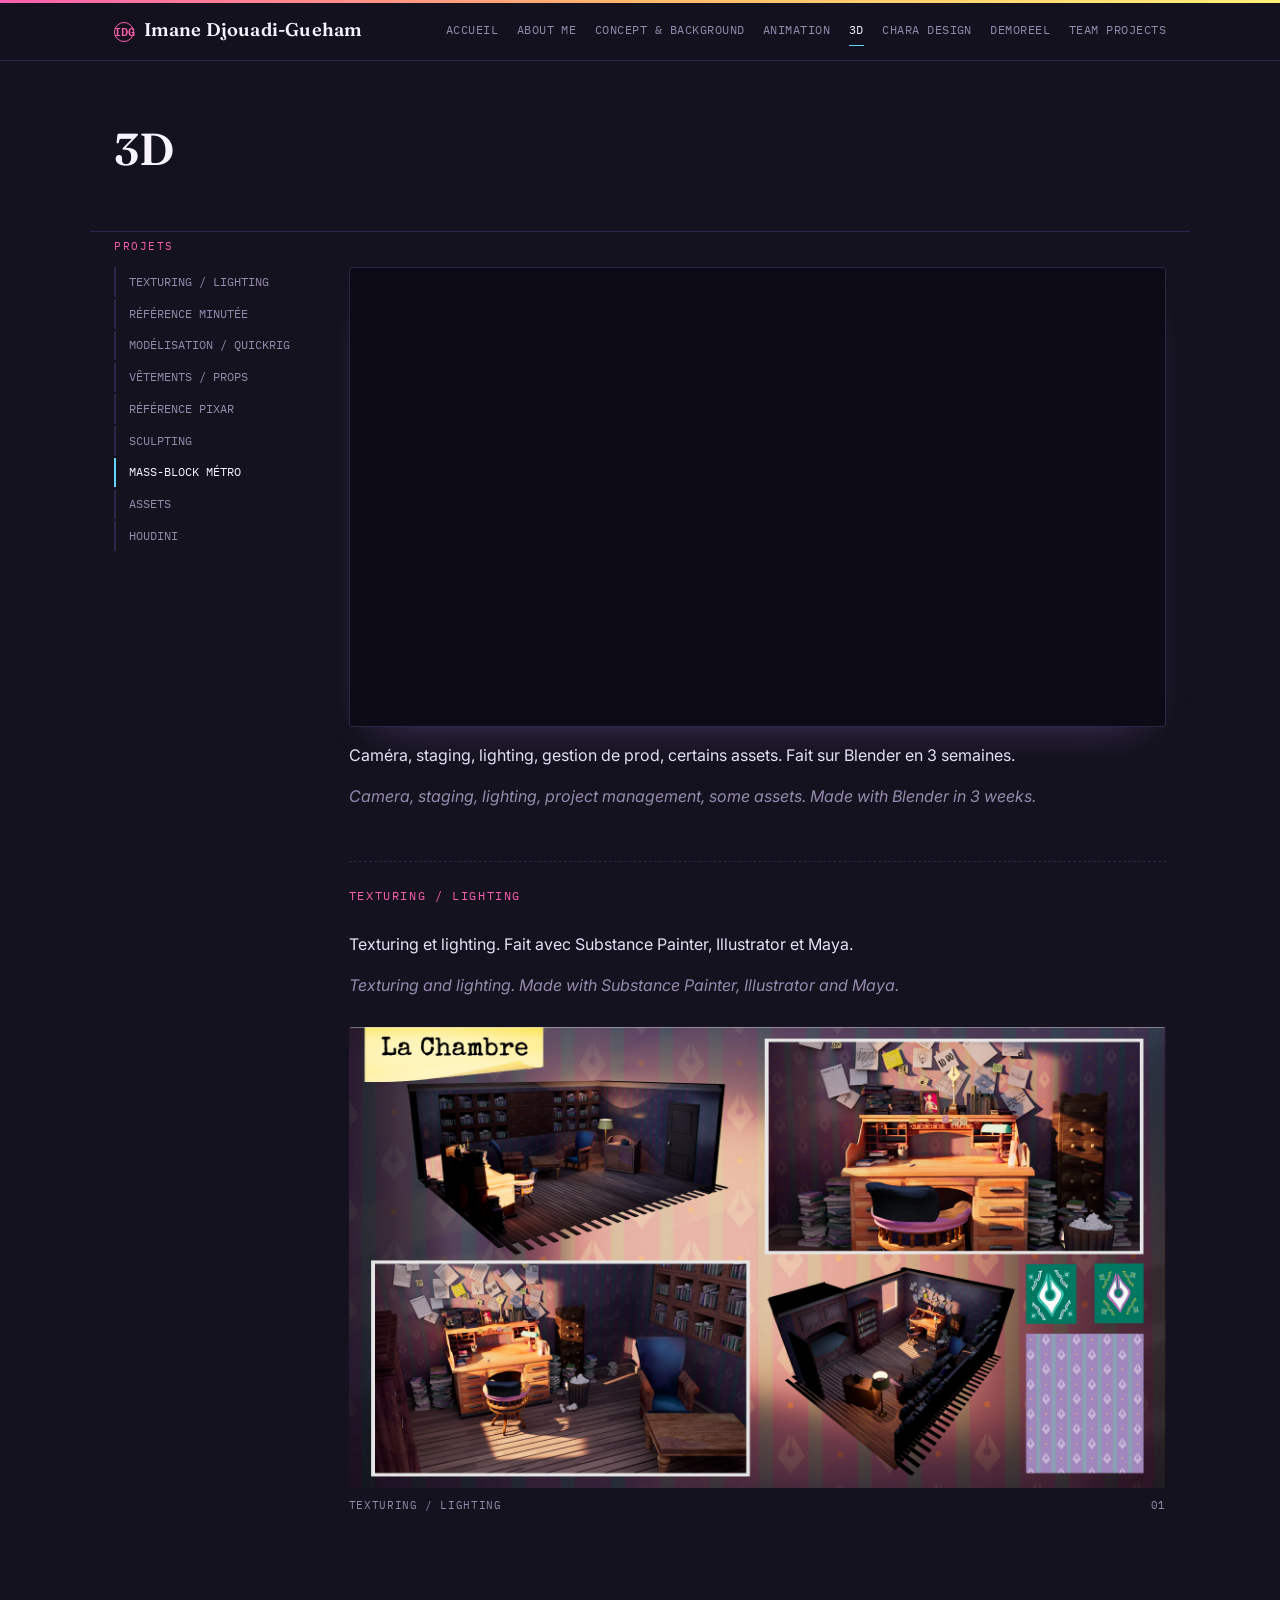
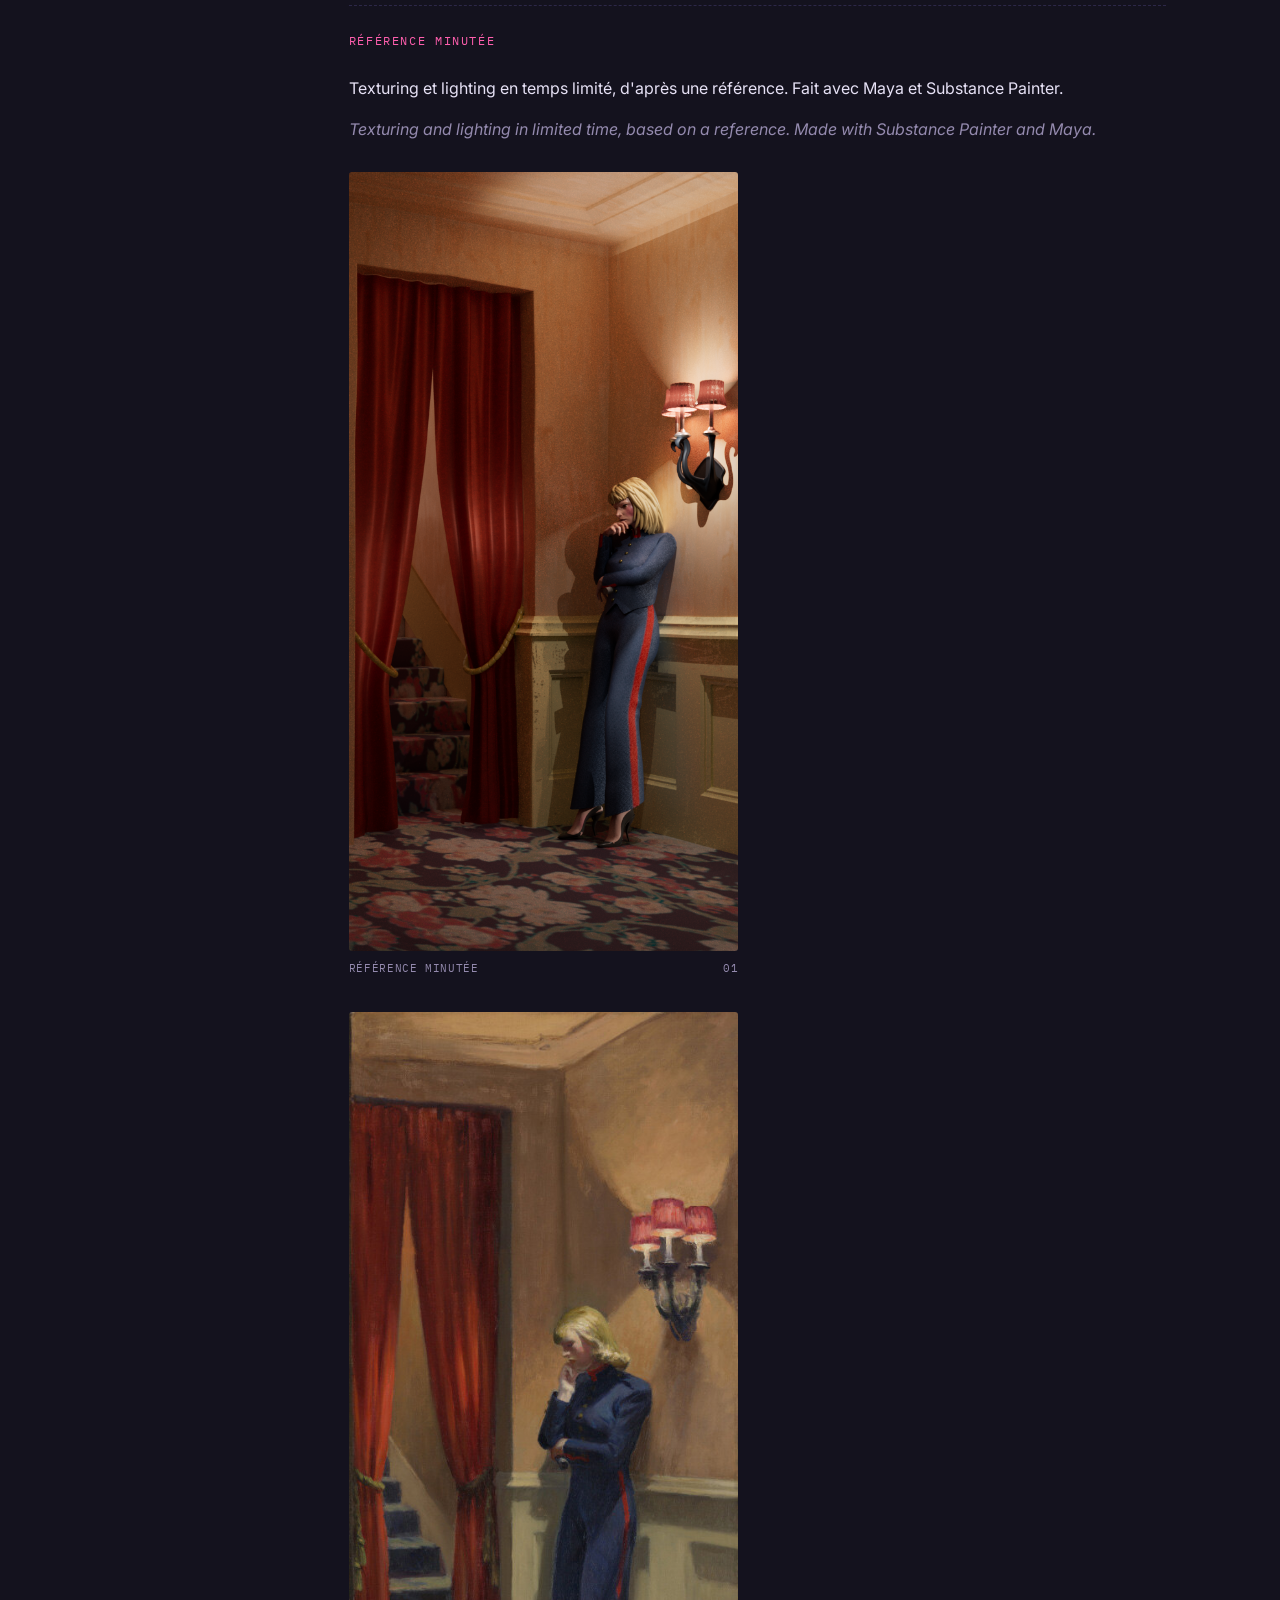
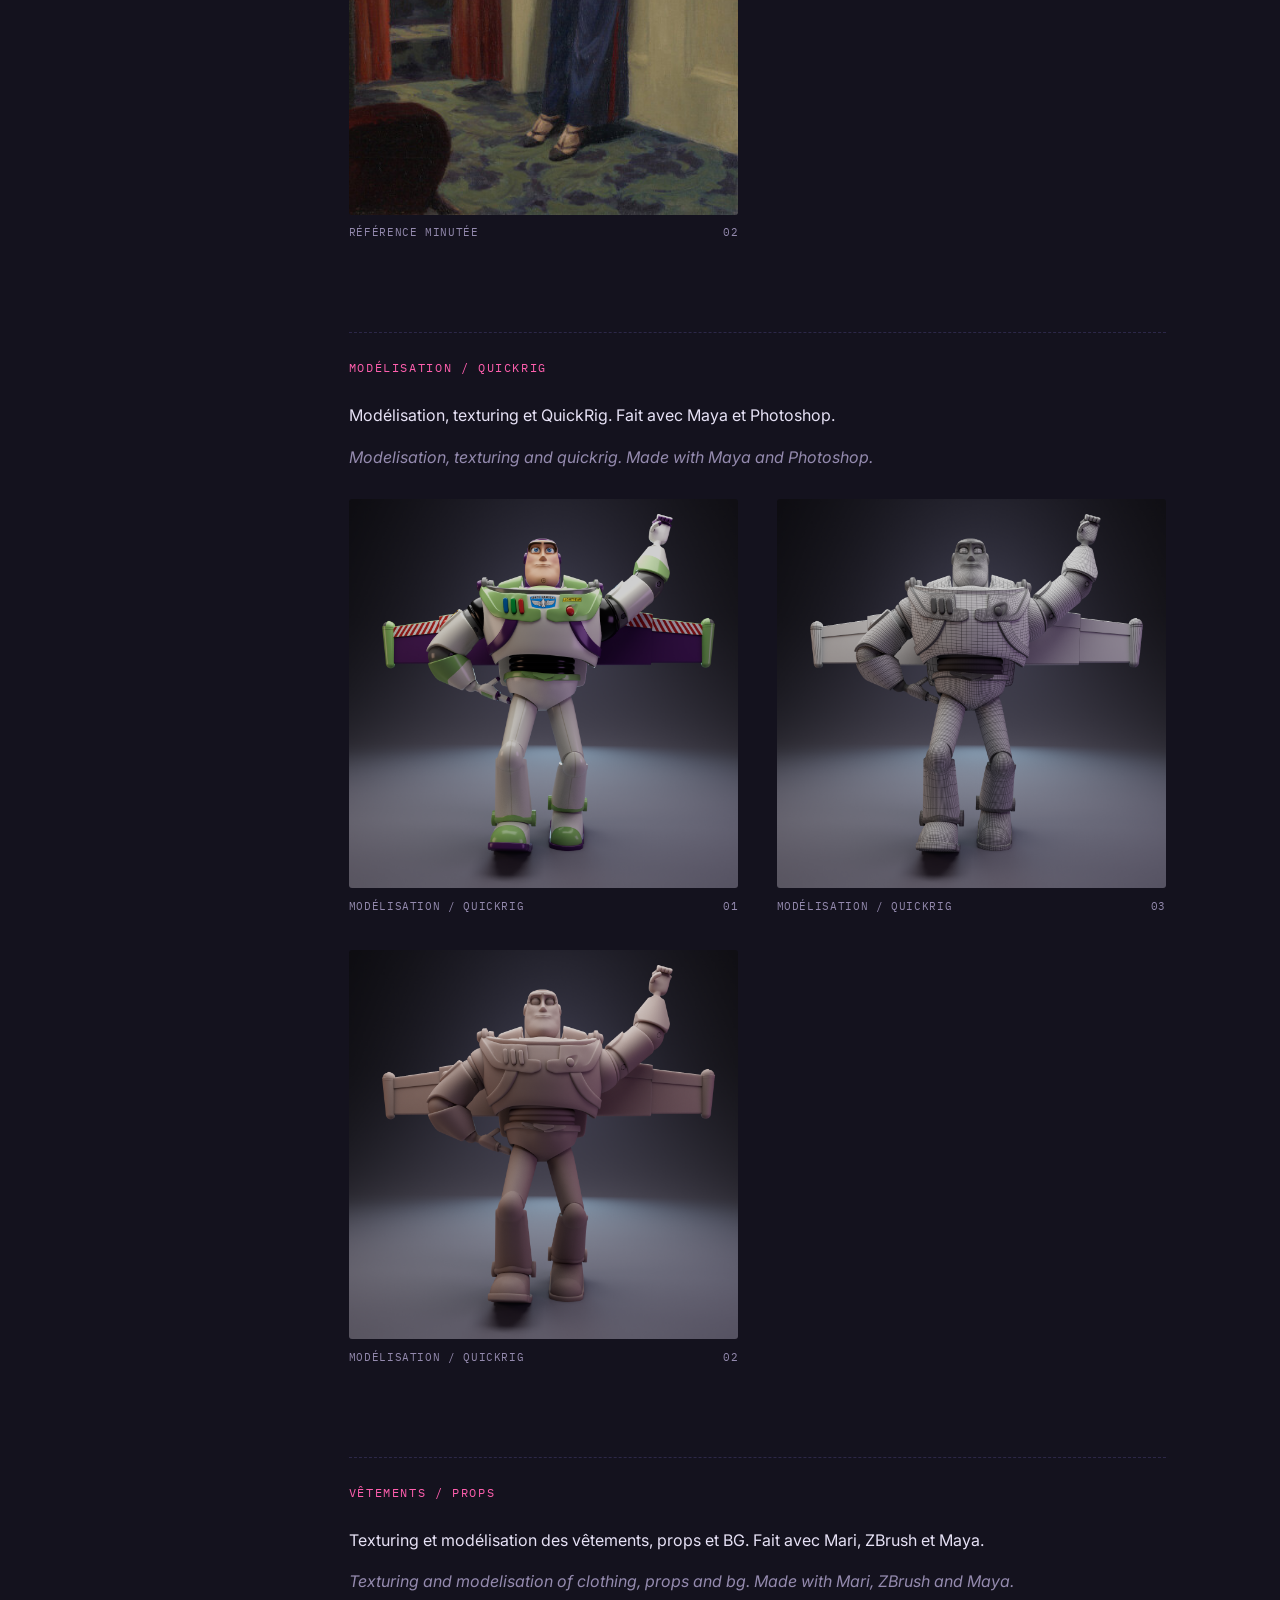
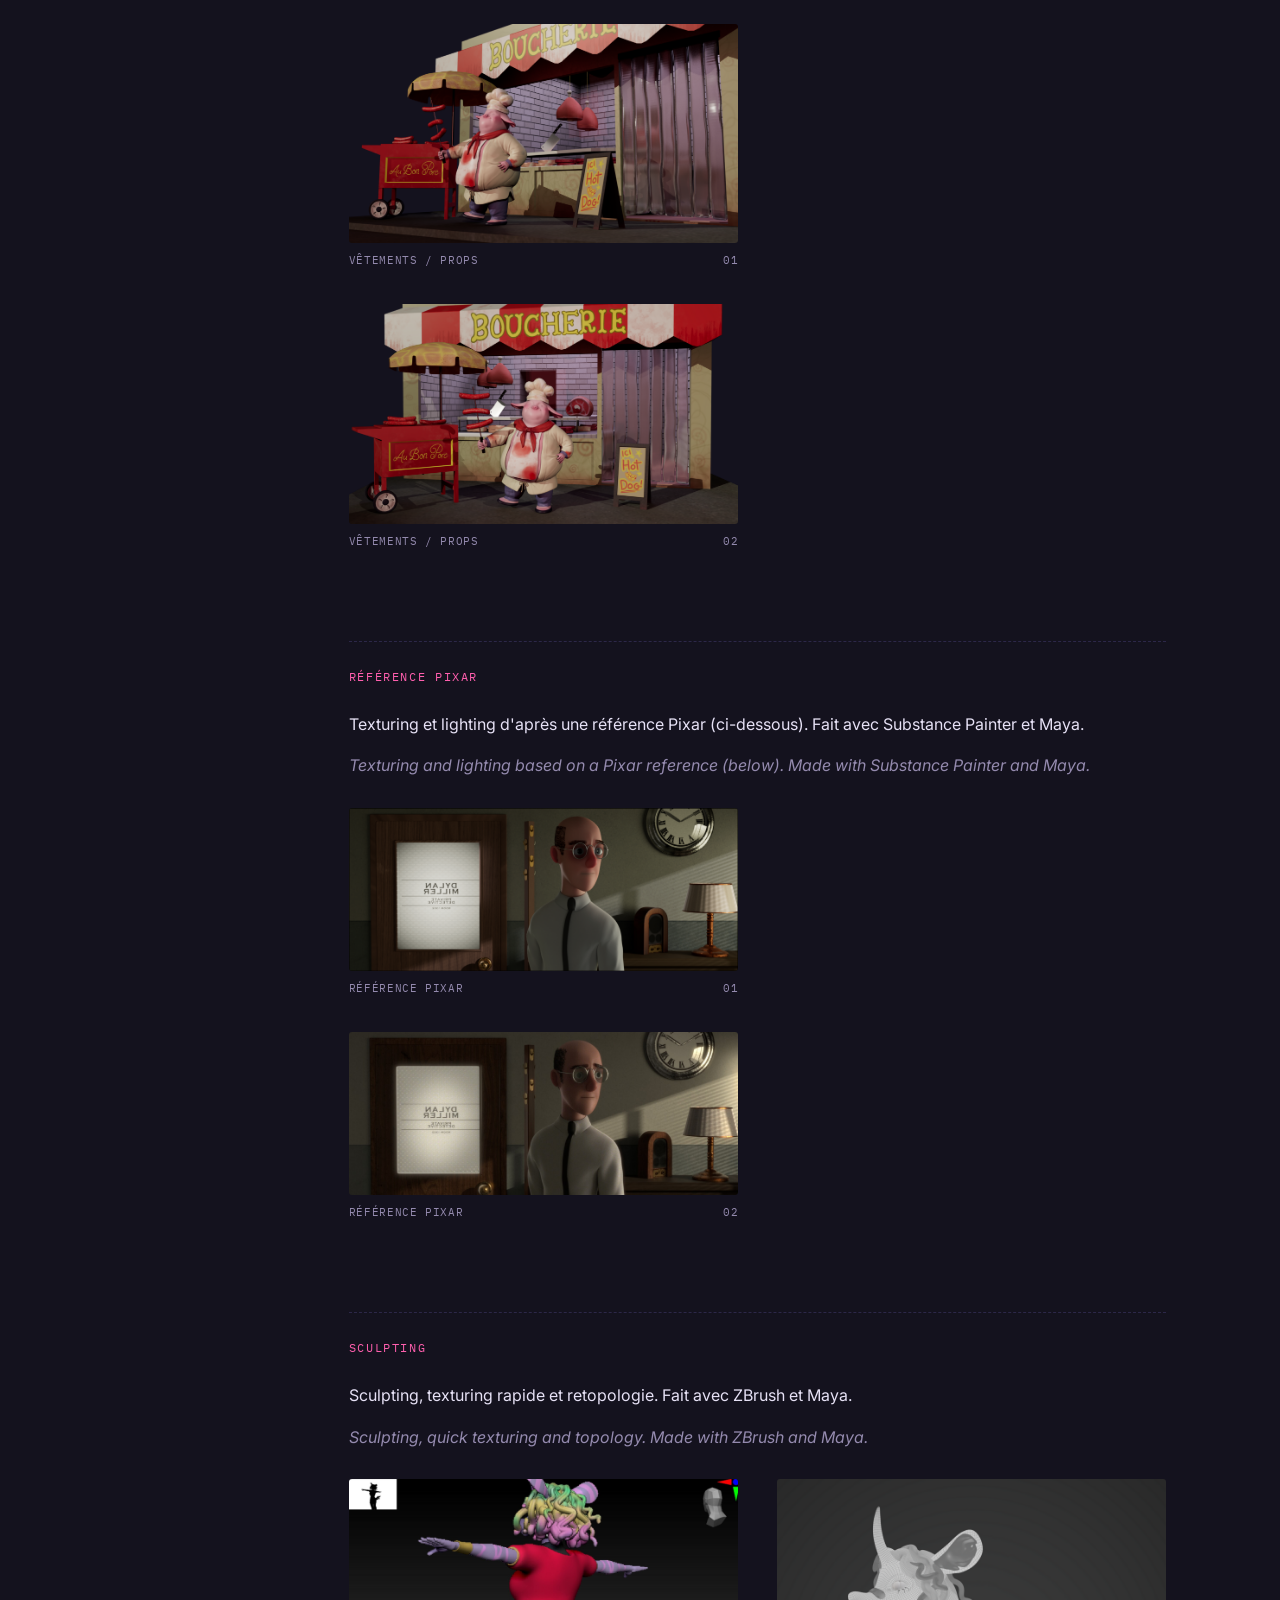
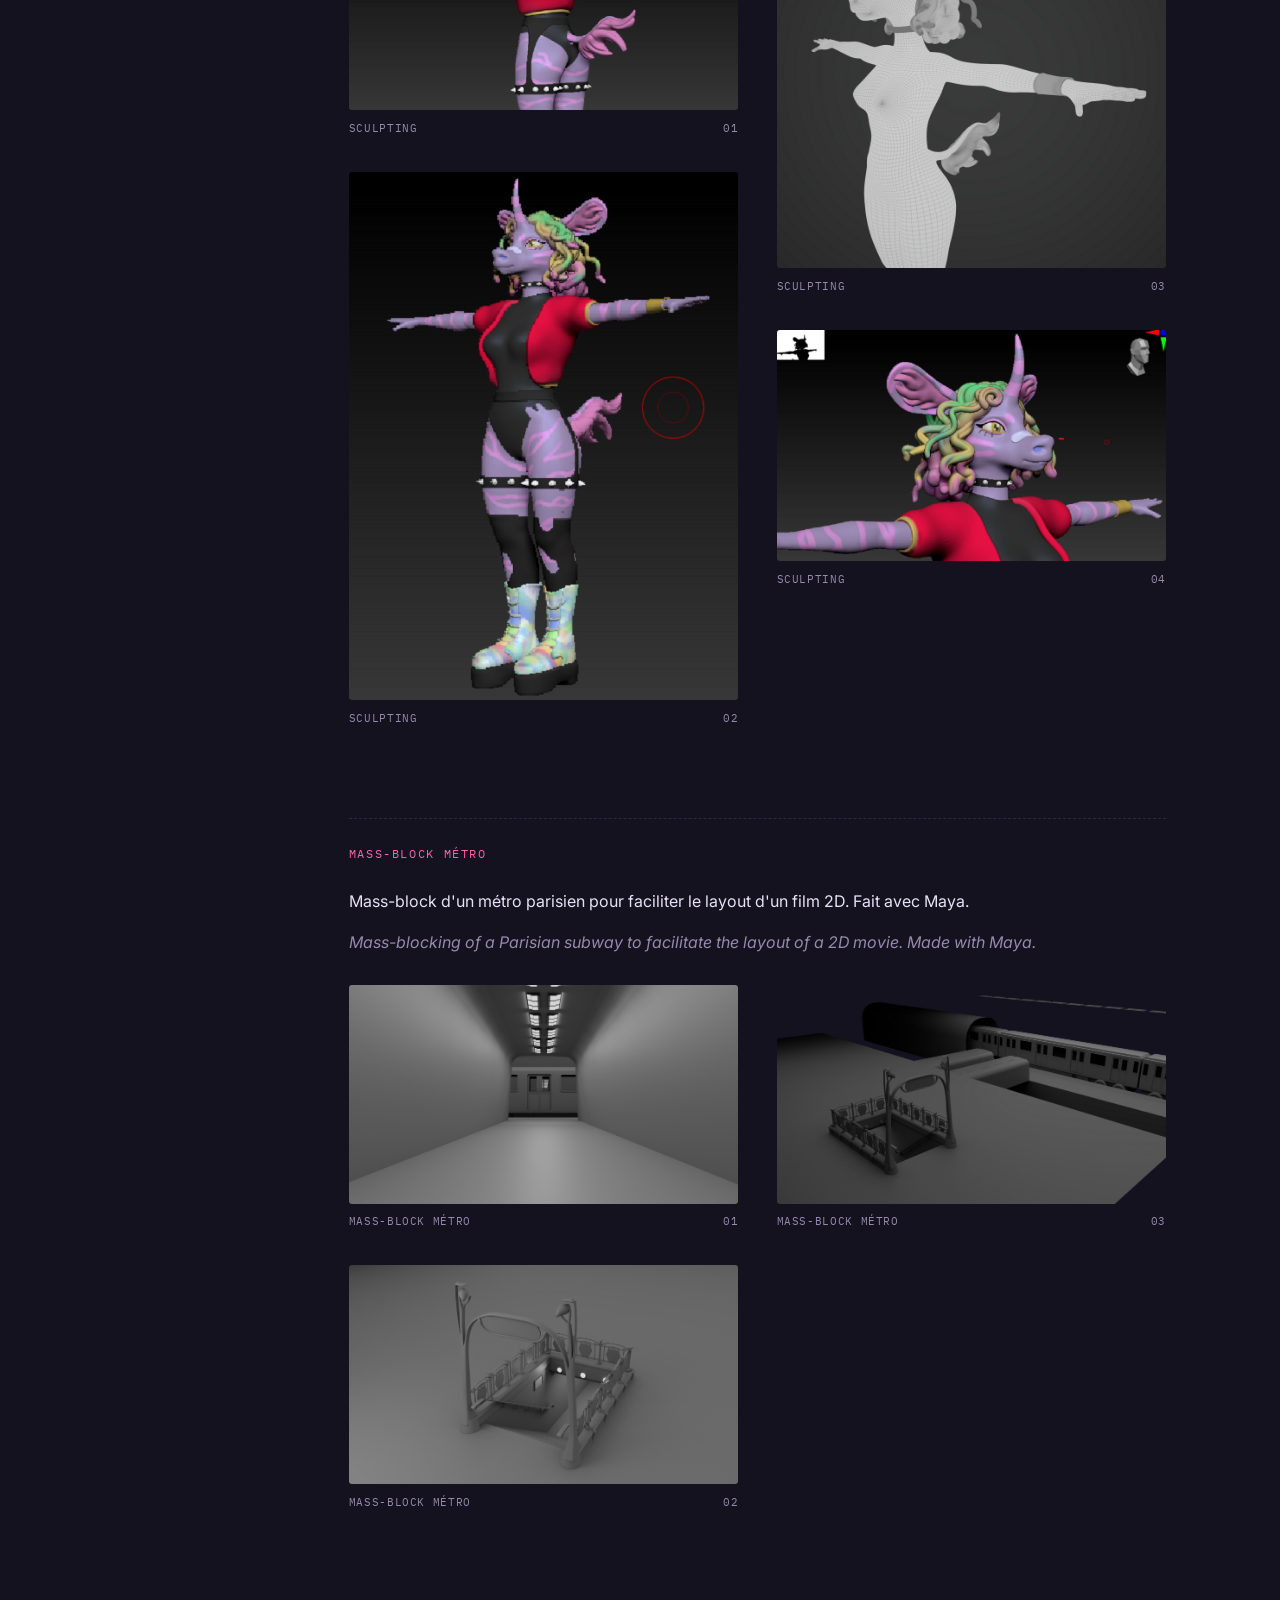
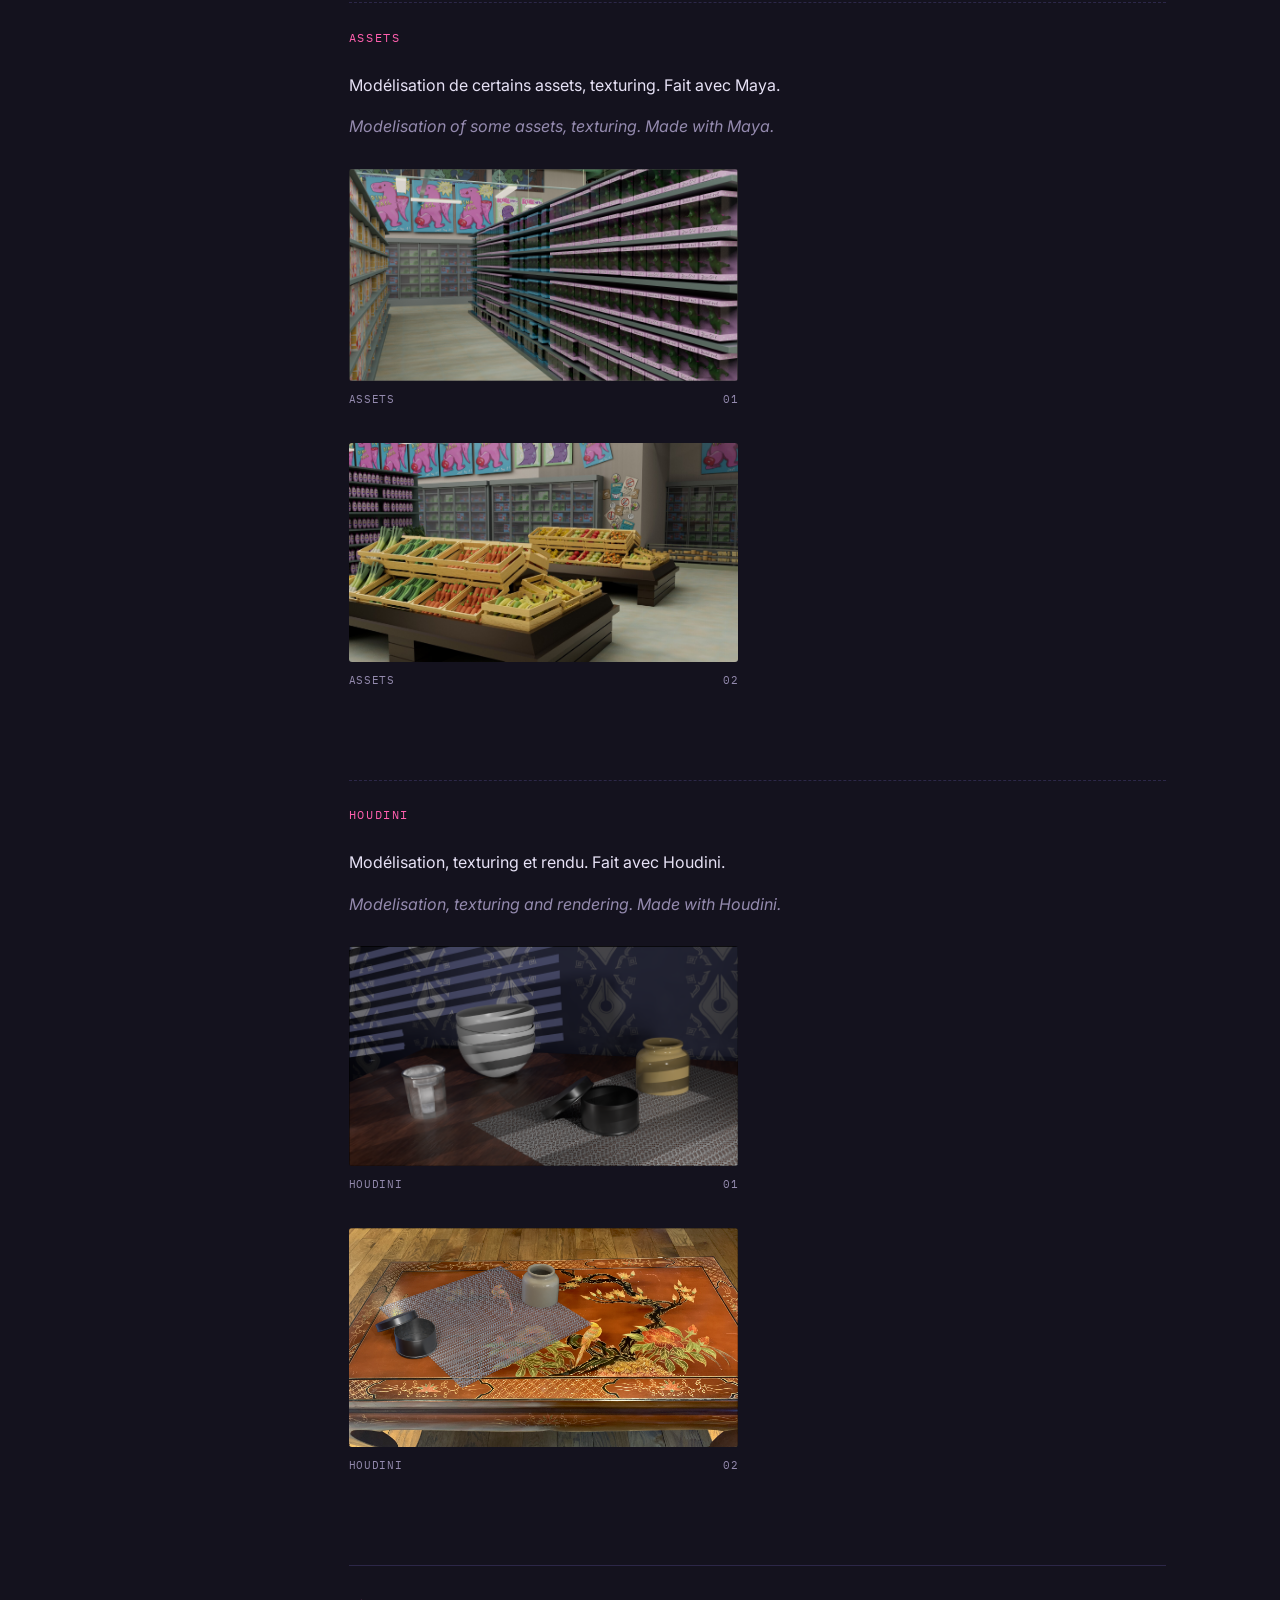
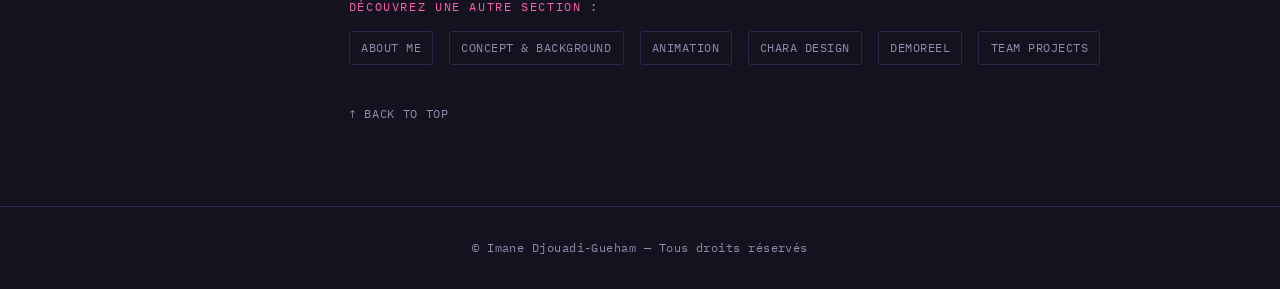
==== commit 11cb5de6: "update1" ====
--- a/3d.html
+++ b/3d.html
@@ -26,7 +26,7 @@
 </div>
 </header>
 <div class="page-head"><h1>3D</h1></div>
-<main id="main">
+<main class="main-with-sidenav" id="main"><div class="page-with-sidenav"><nav aria-label="Projets de cette section" class="side-nav"><span class="side-nav-title">Projets</span><a href="#texturing-lighting">TEXTURING / LIGHTING</a><a href="#reference-minutee">RÉFÉRENCE MINUTÉE</a><a href="#modelisation-quickrig">MODÉLISATION / QUICKRIG</a><a href="#vetements-props">VÊTEMENTS / PROPS</a><a href="#reference-pixar">RÉFÉRENCE PIXAR</a><a href="#sculpting">SCULPTING</a><a href="#mass-block-metro">MASS-BLOCK MÉTRO</a><a href="#assets">ASSETS</a><a href="#houdini">HOUDINI</a></nav><div class="page-content">
 <div class="video-block">
 <div class="video-frame">
 <iframe allow="autoplay; fullscreen" allowfullscreen="" loading="lazy" src="https://www-ccv.adobe.io/v1/player/ccv/9kMMMXejtDd/embed?bgcolor=%23191919&amp;lazyLoading=true&amp;api_key=BehancePro2View" title="Christmas Mouse — projet 3D"></iframe>
@@ -36,13 +36,13 @@
 <p class="en">Camera, staging, lighting, project management, some assets. Made with Blender in 3 weeks.</p>
 </div>
 </div>
-<div class="group-head"><span class="eyebrow">TEXTURING / LIGHTING</span><div class="bilingual"><p class="fr">Texturing et lighting. Fait avec Substance Painter, Illustrator et Maya.</p><p class="en">Texturing and lighting. Made with Substance Painter, Illustrator and Maya.</p></div></div><div class="reel"><figure class="gallery-item gallery-wide"><button aria-label="Agrandir : Texturing et lighting — Substance Painter, Illustrator, Maya" class="gallery-trigger" type="button"><img alt="Texturing et lighting — Substance Painter, Illustrator, Maya" class="gallery-img" loading="lazy" src="images/3d-texturing-01.png"/></button><figcaption class="gallery-tab"><span>TEXTURING / LIGHTING</span><span>01</span></figcaption></figure></div><div class="group-head"><span class="eyebrow">RÉFÉRENCE MINUTÉE</span><div class="bilingual"><p class="fr">Texturing et lighting en temps limité, d'après une référence. Fait avec Maya et Substance Painter.</p><p class="en">Texturing and lighting in limited time, based on a reference. Made with Substance Painter and Maya.</p></div></div><div class="reel"><figure class="gallery-item"><button aria-label="Agrandir : Référence minutée — 1" class="gallery-trigger" type="button"><img alt="Référence minutée — 1" class="gallery-img" loading="lazy" src="images/3d-timed-ref-01.png"/></button><figcaption class="gallery-tab"><span>RÉFÉRENCE MINUTÉE</span><span>01</span></figcaption></figure><figure class="gallery-item"><button aria-label="Agrandir : Référence minutée — 2" class="gallery-trigger" type="button"><img alt="Référence minutée — 2" class="gallery-img" loading="lazy" src="images/3d-timed-ref-02.png"/></button><figcaption class="gallery-tab"><span>RÉFÉRENCE MINUTÉE</span><span>02</span></figcaption></figure></div><div class="group-head"><span class="eyebrow">MODÉLISATION / QUICKRIG</span><div class="bilingual"><p class="fr">Modélisation, texturing et QuickRig. Fait avec Maya et Photoshop.</p><p class="en">Modelisation, texturing and quickrig. Made with Maya and Photoshop.</p></div></div><div class="reel"><figure class="gallery-item"><button aria-label="Agrandir : QuickRig — 1" class="gallery-trigger" type="button"><img alt="QuickRig — 1" class="gallery-img" loading="lazy" src="images/3d-quickrig-01.png"/></button><figcaption class="gallery-tab"><span>MODÉLISATION / QUICKRIG</span><span>01</span></figcaption></figure><figure class="gallery-item"><button aria-label="Agrandir : QuickRig — 2" class="gallery-trigger" type="button"><img alt="QuickRig — 2" class="gallery-img" loading="lazy" src="images/3d-quickrig-02.png"/></button><figcaption class="gallery-tab"><span>MODÉLISATION / QUICKRIG</span><span>02</span></figcaption></figure><figure class="gallery-item"><button aria-label="Agrandir : QuickRig — 3" class="gallery-trigger" type="button"><img alt="QuickRig — 3" class="gallery-img" loading="lazy" src="images/3d-quickrig-03.png"/></button><figcaption class="gallery-tab"><span>MODÉLISATION / QUICKRIG</span><span>03</span></figcaption></figure></div><div class="group-head"><span class="eyebrow">VÊTEMENTS / PROPS</span><div class="bilingual"><p class="fr">Texturing et modélisation des vêtements, props et BG. Fait avec Mari, ZBrush et Maya.</p><p class="en">Texturing and modelisation of clothing, props and bg. Made with Mari, ZBrush and Maya.</p></div></div><div class="reel"><figure class="gallery-item"><button aria-label="Agrandir : Vêtements / props — 1" class="gallery-trigger" type="button"><img alt="Vêtements / props — 1" class="gallery-img" loading="lazy" src="images/3d-clothing-01.png"/></button><figcaption class="gallery-tab"><span>VÊTEMENTS / PROPS</span><span>01</span></figcaption></figure><figure class="gallery-item"><button aria-label="Agrandir : Vêtements / props — 2" class="gallery-trigger" type="button"><img alt="Vêtements / props — 2" class="gallery-img" loading="lazy" src="images/3d-clothing-02.png"/></button><figcaption class="gallery-tab"><span>VÊTEMENTS / PROPS</span><span>02</span></figcaption></figure></div><div class="group-head"><span class="eyebrow">RÉFÉRENCE PIXAR</span><div class="bilingual"><p class="fr">Texturing et lighting d'après une référence Pixar (ci-dessous). Fait avec Substance Painter et Maya.</p><p class="en">Texturing and lighting based on a Pixar reference (below). Made with Substance Painter and Maya.</p></div></div><div class="reel"><figure class="gallery-item"><button aria-label="Agrandir : Référence Pixar — 1" class="gallery-trigger" type="button"><img alt="Référence Pixar — 1" class="gallery-img" loading="lazy" src="images/3d-pixar-ref-01.PNG"/></button><figcaption class="gallery-tab"><span>RÉFÉRENCE PIXAR</span><span>01</span></figcaption></figure><figure class="gallery-item"><button aria-label="Agrandir : Référence Pixar originale (source)" class="gallery-trigger" type="button"><img alt="Référence Pixar originale (source)" class="gallery-img" loading="lazy" src="images/3d-pixar-ref-02.jpeg"/></button><figcaption class="gallery-tab"><span>RÉFÉRENCE PIXAR</span><span>02</span></figcaption></figure></div><div class="group-head"><span class="eyebrow">SCULPTING</span><div class="bilingual"><p class="fr">Sculpting, texturing rapide et retopologie. Fait avec ZBrush et Maya.</p><p class="en">Sculpting, quick texturing and topology. Made with ZBrush and Maya.</p></div></div><div class="reel"><figure class="gallery-item"><button aria-label="Agrandir : Sculpting — 1" class="gallery-trigger" type="button"><img alt="Sculpting — 1" class="gallery-img" loading="lazy" src="images/3d-sculpt-01.jpeg"/></button><figcaption class="gallery-tab"><span>SCULPTING</span><span>01</span></figcaption></figure><figure class="gallery-item"><button aria-label="Agrandir : Sculpting — 2" class="gallery-trigger" type="button"><img alt="Sculpting — 2" class="gallery-img" loading="lazy" src="images/3d-sculpt-02.jpeg"/></button><figcaption class="gallery-tab"><span>SCULPTING</span><span>02</span></figcaption></figure><figure class="gallery-item"><button aria-label="Agrandir : Sculpting — 3" class="gallery-trigger" type="button"><img alt="Sculpting — 3" class="gallery-img" loading="lazy" src="images/3d-sculpt-03.png"/></button><figcaption class="gallery-tab"><span>SCULPTING</span><span>03</span></figcaption></figure><figure class="gallery-item"><button aria-label="Agrandir : Sculpting — 4" class="gallery-trigger" type="button"><img alt="Sculpting — 4" class="gallery-img" loading="lazy" src="images/3d-sculpt-04.jpeg"/></button><figcaption class="gallery-tab"><span>SCULPTING</span><span>04</span></figcaption></figure></div><div class="group-head"><span class="eyebrow">MASS-BLOCK MÉTRO</span><div class="bilingual"><p class="fr">Mass-block d'un métro parisien pour faciliter le layout d'un film 2D. Fait avec Maya.</p><p class="en">Mass-blocking of a Parisian subway to facilitate the layout of a 2D movie. Made with Maya.</p></div></div><div class="reel"><figure class="gallery-item"><button aria-label="Agrandir : Mass-block métro parisien — 1" class="gallery-trigger" type="button"><img alt="Mass-block métro parisien — 1" class="gallery-img" loading="lazy" src="images/3d-metro-01.png"/></button><figcaption class="gallery-tab"><span>MASS-BLOCK MÉTRO</span><span>01</span></figcaption></figure><figure class="gallery-item"><button aria-label="Agrandir : Mass-block métro parisien — 2" class="gallery-trigger" type="button"><img alt="Mass-block métro parisien — 2" class="gallery-img" loading="lazy" src="images/3d-metro-02.png"/></button><figcaption class="gallery-tab"><span>MASS-BLOCK MÉTRO</span><span>02</span></figcaption></figure><figure class="gallery-item"><button aria-label="Agrandir : Mass-block métro parisien — 3" class="gallery-trigger" type="button"><img alt="Mass-block métro parisien — 3" class="gallery-img" loading="lazy" src="images/3d-metro-03.png"/></button><figcaption class="gallery-tab"><span>MASS-BLOCK MÉTRO</span><span>03</span></figcaption></figure></div><div class="group-head"><span class="eyebrow">ASSETS</span><div class="bilingual"><p class="fr">Modélisation de certains assets, texturing. Fait avec Maya.</p><p class="en">Modelisation of some assets, texturing. Made with Maya.</p></div></div><div class="reel"><figure class="gallery-item"><button aria-label="Agrandir : Modélisation d'assets, texturing" class="gallery-trigger" type="button"><img alt="Modélisation d'assets, texturing" class="gallery-img" loading="lazy" src="images/3d-assets-01.png"/></button><figcaption class="gallery-tab"><span>ASSETS</span><span>01</span></figcaption></figure><figure class="gallery-item"><button aria-label="Agrandir : Assets — 2" class="gallery-trigger" type="button"><img alt="Assets — 2" class="gallery-img" loading="lazy" src="images/3d-metro-04.jpg"/></button><figcaption class="gallery-tab"><span>ASSETS</span><span>02</span></figcaption></figure></div><div class="group-head"><span class="eyebrow">HOUDINI</span><div class="bilingual"><p class="fr">Modélisation, texturing et rendu. Fait avec Houdini.</p><p class="en">Modelisation, texturing and rendering. Made with Houdini.</p></div></div><div class="reel"><figure class="gallery-item"><button aria-label="Agrandir : Houdini — 1" class="gallery-trigger" type="button"><img alt="Houdini — 1" class="gallery-img" loading="lazy" src="images/3d-houdini-01.PNG"/></button><figcaption class="gallery-tab"><span>HOUDINI</span><span>01</span></figcaption></figure><figure class="gallery-item"><button aria-label="Agrandir : Houdini — 2" class="gallery-trigger" type="button"><img alt="Houdini — 2" class="gallery-img" loading="lazy" src="images/3d-houdini-03.PNG"/></button><figcaption class="gallery-tab"><span>HOUDINI</span><span>02</span></figcaption></figure></div>
+<div class="group-head" id="texturing-lighting"><span class="eyebrow">TEXTURING / LIGHTING</span><div class="bilingual"><p class="fr">Texturing et lighting. Fait avec Substance Painter, Illustrator et Maya.</p><p class="en">Texturing and lighting. Made with Substance Painter, Illustrator and Maya.</p></div></div><div class="reel"><figure class="gallery-item gallery-wide"><button aria-label="Agrandir : Texturing et lighting — Substance Painter, Illustrator, Maya" class="gallery-trigger" type="button"><img alt="Texturing et lighting — Substance Painter, Illustrator, Maya" class="gallery-img" loading="lazy" src="images/3d-texturing-01.png"/></button><figcaption class="gallery-tab"><span>TEXTURING / LIGHTING</span><span>01</span></figcaption></figure></div><div class="group-head" id="reference-minutee"><span class="eyebrow">RÉFÉRENCE MINUTÉE</span><div class="bilingual"><p class="fr">Texturing et lighting en temps limité, d'après une référence. Fait avec Maya et Substance Painter.</p><p class="en">Texturing and lighting in limited time, based on a reference. Made with Substance Painter and Maya.</p></div></div><div class="reel"><figure class="gallery-item"><button aria-label="Agrandir : Référence minutée — 1" class="gallery-trigger" type="button"><img alt="Référence minutée — 1" class="gallery-img" loading="lazy" src="images/3d-timed-ref-01.png"/></button><figcaption class="gallery-tab"><span>RÉFÉRENCE MINUTÉE</span><span>01</span></figcaption></figure><figure class="gallery-item"><button aria-label="Agrandir : Référence minutée — 2" class="gallery-trigger" type="button"><img alt="Référence minutée — 2" class="gallery-img" loading="lazy" src="images/3d-timed-ref-02.png"/></button><figcaption class="gallery-tab"><span>RÉFÉRENCE MINUTÉE</span><span>02</span></figcaption></figure></div><div class="group-head" id="modelisation-quickrig"><span class="eyebrow">MODÉLISATION / QUICKRIG</span><div class="bilingual"><p class="fr">Modélisation, texturing et QuickRig. Fait avec Maya et Photoshop.</p><p class="en">Modelisation, texturing and quickrig. Made with Maya and Photoshop.</p></div></div><div class="reel"><figure class="gallery-item"><button aria-label="Agrandir : QuickRig — 1" class="gallery-trigger" type="button"><img alt="QuickRig — 1" class="gallery-img" loading="lazy" src="images/3d-quickrig-01.png"/></button><figcaption class="gallery-tab"><span>MODÉLISATION / QUICKRIG</span><span>01</span></figcaption></figure><figure class="gallery-item"><button aria-label="Agrandir : QuickRig — 2" class="gallery-trigger" type="button"><img alt="QuickRig — 2" class="gallery-img" loading="lazy" src="images/3d-quickrig-02.png"/></button><figcaption class="gallery-tab"><span>MODÉLISATION / QUICKRIG</span><span>02</span></figcaption></figure><figure class="gallery-item"><button aria-label="Agrandir : QuickRig — 3" class="gallery-trigger" type="button"><img alt="QuickRig — 3" class="gallery-img" loading="lazy" src="images/3d-quickrig-03.png"/></button><figcaption class="gallery-tab"><span>MODÉLISATION / QUICKRIG</span><span>03</span></figcaption></figure></div><div class="group-head" id="vetements-props"><span class="eyebrow">VÊTEMENTS / PROPS</span><div class="bilingual"><p class="fr">Texturing et modélisation des vêtements, props et BG. Fait avec Mari, ZBrush et Maya.</p><p class="en">Texturing and modelisation of clothing, props and bg. Made with Mari, ZBrush and Maya.</p></div></div><div class="reel"><figure class="gallery-item"><button aria-label="Agrandir : Vêtements / props — 1" class="gallery-trigger" type="button"><img alt="Vêtements / props — 1" class="gallery-img" loading="lazy" src="images/3d-clothing-01.png"/></button><figcaption class="gallery-tab"><span>VÊTEMENTS / PROPS</span><span>01</span></figcaption></figure><figure class="gallery-item"><button aria-label="Agrandir : Vêtements / props — 2" class="gallery-trigger" type="button"><img alt="Vêtements / props — 2" class="gallery-img" loading="lazy" src="images/3d-clothing-02.png"/></button><figcaption class="gallery-tab"><span>VÊTEMENTS / PROPS</span><span>02</span></figcaption></figure></div><div class="group-head" id="reference-pixar"><span class="eyebrow">RÉFÉRENCE PIXAR</span><div class="bilingual"><p class="fr">Texturing et lighting d'après une référence Pixar (ci-dessous). Fait avec Substance Painter et Maya.</p><p class="en">Texturing and lighting based on a Pixar reference (below). Made with Substance Painter and Maya.</p></div></div><div class="reel"><figure class="gallery-item"><button aria-label="Agrandir : Référence Pixar — 1" class="gallery-trigger" type="button"><img alt="Référence Pixar — 1" class="gallery-img" loading="lazy" src="images/3d-pixar-ref-01.PNG"/></button><figcaption class="gallery-tab"><span>RÉFÉRENCE PIXAR</span><span>01</span></figcaption></figure><figure class="gallery-item"><button aria-label="Agrandir : Référence Pixar originale (source)" class="gallery-trigger" type="button"><img alt="Référence Pixar originale (source)" class="gallery-img" loading="lazy" src="images/3d-pixar-ref-02.jpeg"/></button><figcaption class="gallery-tab"><span>RÉFÉRENCE PIXAR</span><span>02</span></figcaption></figure></div><div class="group-head" id="sculpting"><span class="eyebrow">SCULPTING</span><div class="bilingual"><p class="fr">Sculpting, texturing rapide et retopologie. Fait avec ZBrush et Maya.</p><p class="en">Sculpting, quick texturing and topology. Made with ZBrush and Maya.</p></div></div><div class="reel"><figure class="gallery-item"><button aria-label="Agrandir : Sculpting — 1" class="gallery-trigger" type="button"><img alt="Sculpting — 1" class="gallery-img" loading="lazy" src="images/3d-sculpt-01.jpeg"/></button><figcaption class="gallery-tab"><span>SCULPTING</span><span>01</span></figcaption></figure><figure class="gallery-item"><button aria-label="Agrandir : Sculpting — 2" class="gallery-trigger" type="button"><img alt="Sculpting — 2" class="gallery-img" loading="lazy" src="images/3d-sculpt-02.jpeg"/></button><figcaption class="gallery-tab"><span>SCULPTING</span><span>02</span></figcaption></figure><figure class="gallery-item"><button aria-label="Agrandir : Sculpting — 3" class="gallery-trigger" type="button"><img alt="Sculpting — 3" class="gallery-img" loading="lazy" src="images/3d-sculpt-03.png"/></button><figcaption class="gallery-tab"><span>SCULPTING</span><span>03</span></figcaption></figure><figure class="gallery-item"><button aria-label="Agrandir : Sculpting — 4" class="gallery-trigger" type="button"><img alt="Sculpting — 4" class="gallery-img" loading="lazy" src="images/3d-sculpt-04.jpeg"/></button><figcaption class="gallery-tab"><span>SCULPTING</span><span>04</span></figcaption></figure></div><div class="group-head" id="mass-block-metro"><span class="eyebrow">MASS-BLOCK MÉTRO</span><div class="bilingual"><p class="fr">Mass-block d'un métro parisien pour faciliter le layout d'un film 2D. Fait avec Maya.</p><p class="en">Mass-blocking of a Parisian subway to facilitate the layout of a 2D movie. Made with Maya.</p></div></div><div class="reel"><figure class="gallery-item"><button aria-label="Agrandir : Mass-block métro parisien — 1" class="gallery-trigger" type="button"><img alt="Mass-block métro parisien — 1" class="gallery-img" loading="lazy" src="images/3d-metro-01.png"/></button><figcaption class="gallery-tab"><span>MASS-BLOCK MÉTRO</span><span>01</span></figcaption></figure><figure class="gallery-item"><button aria-label="Agrandir : Mass-block métro parisien — 2" class="gallery-trigger" type="button"><img alt="Mass-block métro parisien — 2" class="gallery-img" loading="lazy" src="images/3d-metro-02.png"/></button><figcaption class="gallery-tab"><span>MASS-BLOCK MÉTRO</span><span>02</span></figcaption></figure><figure class="gallery-item"><button aria-label="Agrandir : Mass-block métro parisien — 3" class="gallery-trigger" type="button"><img alt="Mass-block métro parisien — 3" class="gallery-img" loading="lazy" src="images/3d-metro-03.png"/></button><figcaption class="gallery-tab"><span>MASS-BLOCK MÉTRO</span><span>03</span></figcaption></figure></div><div class="group-head" id="assets"><span class="eyebrow">ASSETS</span><div class="bilingual"><p class="fr">Modélisation de certains assets, texturing. Fait avec Maya.</p><p class="en">Modelisation of some assets, texturing. Made with Maya.</p></div></div><div class="reel"><figure class="gallery-item"><button aria-label="Agrandir : Modélisation d'assets, texturing" class="gallery-trigger" type="button"><img alt="Modélisation d'assets, texturing" class="gallery-img" loading="lazy" src="images/3d-assets-01.png"/></button><figcaption class="gallery-tab"><span>ASSETS</span><span>01</span></figcaption></figure><figure class="gallery-item"><button aria-label="Agrandir : Assets — 2" class="gallery-trigger" type="button"><img alt="Assets — 2" class="gallery-img" loading="lazy" src="images/3d-metro-04.jpg"/></button><figcaption class="gallery-tab"><span>ASSETS</span><span>02</span></figcaption></figure></div><div class="group-head" id="houdini"><span class="eyebrow">HOUDINI</span><div class="bilingual"><p class="fr">Modélisation, texturing et rendu. Fait avec Houdini.</p><p class="en">Modelisation, texturing and rendering. Made with Houdini.</p></div></div><div class="reel"><figure class="gallery-item"><button aria-label="Agrandir : Houdini — 1" class="gallery-trigger" type="button"><img alt="Houdini — 1" class="gallery-img" loading="lazy" src="images/3d-houdini-01.PNG"/></button><figcaption class="gallery-tab"><span>HOUDINI</span><span>01</span></figcaption></figure><figure class="gallery-item"><button aria-label="Agrandir : Houdini — 2" class="gallery-trigger" type="button"><img alt="Houdini — 2" class="gallery-img" loading="lazy" src="images/3d-houdini-03.PNG"/></button><figcaption class="gallery-tab"><span>HOUDINI</span><span>02</span></figcaption></figure></div>
 <div class="discover">
 <span class="eyebrow">Découvrez une autre section :</span>
 <div class="discover-links"><a href="about-me.html">About Me</a><a href="concepts-illustrations.html">Concept &amp; Background</a><a href="animation.html">Animation</a><a href="character-design.html">Chara Design</a><a href="demoreel.html">Demoreel</a><a href="team-projects.html">Team Projects</a></div>
 <a class="back-top" href="#">↑ Back to Top</a>
 </div>
-</main>
+</div></div></main>
 <footer class="site-footer">© Imane Djouadi-Gueham — Tous droits réservés</footer>
 <script src="script.js"></script>
 </body>
--- a/style.css
+++ b/style.css
@@ -244,39 +244,51 @@
 .deco-star.star-2{ bottom:12%; right:2%; font-size:1.15rem; animation-delay:1s, .6s; }
 .deco-star.star-3{ top:38%; left:-6px; font-size:0.95rem; animation-delay:.5s, 1.3s; }
 
-/* ---------- Section links grid (home) ---------- */
-.section-grid{
+/* ---------- Feature grid (home) — cartes illustrées ---------- */
+.feature-grid{
   max-width:var(--maxw); margin:0 auto;
-  padding:1rem 1.5rem 6rem;
-  display:grid; grid-template-columns:repeat(3,1fr); gap:1.1rem;
-}
-@media (max-width:820px){ .section-grid{ grid-template-columns:repeat(2,1fr); } }
-@media (max-width:520px){ .section-grid{ grid-template-columns:1fr; } }
-
-.section-card{
-  position:relative;
+  padding:1rem 1.5rem 3rem;
+  display:grid; grid-template-columns:repeat(2,1fr); gap:1.4rem;
+}
+@media (max-width:640px){ .feature-grid{ grid-template-columns:1fr; } }
+
+.feature-card{
+  display:flex; flex-direction:column;
   border:1px solid var(--rule);
   border-radius:var(--radius);
-  padding:1.5rem 1.3rem;
+  overflow:hidden;
   background:linear-gradient(160deg, var(--bg-alt), var(--bg));
   transition:border-color .18s ease, transform .18s ease, box-shadow .25s ease;
 }
-.section-card:hover{
+.feature-card:hover{
   border-color:var(--accent);
   transform:translateY(-3px);
   box-shadow:0 16px 36px -20px rgba(255,95,174,0.4), 0 0 0 1px rgba(185,139,255,0.2) inset;
 }
-.section-card .num{
-  font-family:'IBM Plex Mono', monospace; font-size:0.7rem; color:var(--accent-2);
-}
-.section-card h3{ font-size:1.15rem; margin-top:0.5rem; color:var(--heading); }
-.section-card p{ color:var(--text-dim); font-size:0.88rem; margin:0.4rem 0 0; }
-.section-card.section-card-thumb{ padding-top:0; overflow:hidden; }
-.card-thumb{
-  width:calc(100% + 2.6rem); margin:0 -1.3rem 1rem;
-  aspect-ratio:16/9; object-fit:cover; display:block;
-}
-.section-card.section-card-thumb .num{ margin-top:0; }
+.feature-thumb{
+  aspect-ratio:16/9; overflow:hidden; background:var(--bg-alt);
+}
+.feature-thumb.feature-thumb-light{
+  background:#ffffff;
+  display:flex; align-items:center; justify-content:center;
+}
+.feature-thumb.feature-thumb-light img{ width:100%; height:100%; object-fit:contain; }
+.feature-thumb img, .feature-thumb video{
+  width:100%; height:100%; object-fit:cover; display:block;
+  transition:transform .4s ease;
+}
+.feature-card:hover .feature-thumb img,
+.feature-card:hover .feature-thumb video{ transform:scale(1.045); }
+.feature-info{ padding:1.1rem 1.3rem 1.4rem; }
+.feature-info h3{ font-size:1.2rem; color:var(--heading); }
+.feature-info p{ color:var(--text-dim); font-size:0.88rem; margin:0.35rem 0 0; }
+
+/* ---------- Quick links (home) — pages secondaires ---------- */
+.quick-links{
+  max-width:var(--maxw); margin:0 auto;
+  padding:0 1.5rem 6rem;
+}
+.quick-links .eyebrow{ display:block; margin-bottom:0.9rem; }
 
 /* ---------- Generic page header ---------- */
 .page-head{
@@ -287,6 +299,52 @@
 .page-head h1{ font-size:clamp(2rem,4vw,2.8rem); color:var(--heading); }
 
 main{ max-width:var(--maxw); margin:0 auto; padding:0 1.5rem 5rem; }
+main.main-with-sidenav{ max-width:none; padding:0; margin:0; }
+
+/* ---------- Side nav (menu de projets, pages galerie) ---------- */
+.page-with-sidenav{
+  max-width:var(--maxw); margin:0 auto; padding:0 1.5rem 5rem;
+  display:grid; grid-template-columns:190px 1fr; gap:2.8rem;
+  align-items:start;
+}
+.side-nav{
+  position:sticky; top:5.2rem;
+  display:flex; flex-direction:column; gap:0.15rem;
+  padding-top:0.4rem;
+}
+.side-nav-title{
+  font-family:'IBM Plex Mono', monospace; font-size:0.68rem;
+  letter-spacing:0.14em; text-transform:uppercase; color:var(--accent);
+  margin-bottom:0.6rem;
+}
+.side-nav a{
+  font-family:'IBM Plex Mono', monospace; font-size:0.74rem;
+  line-height:1.4;
+  color:var(--text-dim);
+  padding:0.4rem 0 0.4rem 0.8rem;
+  border-left:2px solid var(--rule);
+  transition:color .15s ease, border-color .15s ease;
+}
+.side-nav a:hover, .side-nav a:focus-visible{ color:var(--accent); border-left-color:var(--accent); }
+.side-nav a.is-active{ color:var(--heading); border-left-color:var(--accent-2); }
+
+@media (max-width:880px){
+  .page-with-sidenav{ grid-template-columns:1fr; gap:0; }
+  .side-nav{
+    position:static;
+    flex-direction:row; flex-wrap:nowrap;
+    overflow-x:auto; -webkit-overflow-scrolling:touch;
+    gap:0.5rem; padding:1rem 0 1.2rem;
+    border-bottom:1px solid var(--rule); margin-bottom:0.5rem;
+  }
+  .side-nav-title{ display:none; }
+  .side-nav a{
+    white-space:nowrap; border-left:none; border-bottom:2px solid var(--rule);
+    padding:0.3rem 0.2rem;
+  }
+  .side-nav a:hover, .side-nav a:focus-visible{ border-bottom-color:var(--accent); }
+  .side-nav a.is-active{ border-bottom-color:var(--accent-2); }
+}
 
 /* ---------- Bilingual text blocks ---------- */
 .bilingual{ margin:1.6rem 0; }
